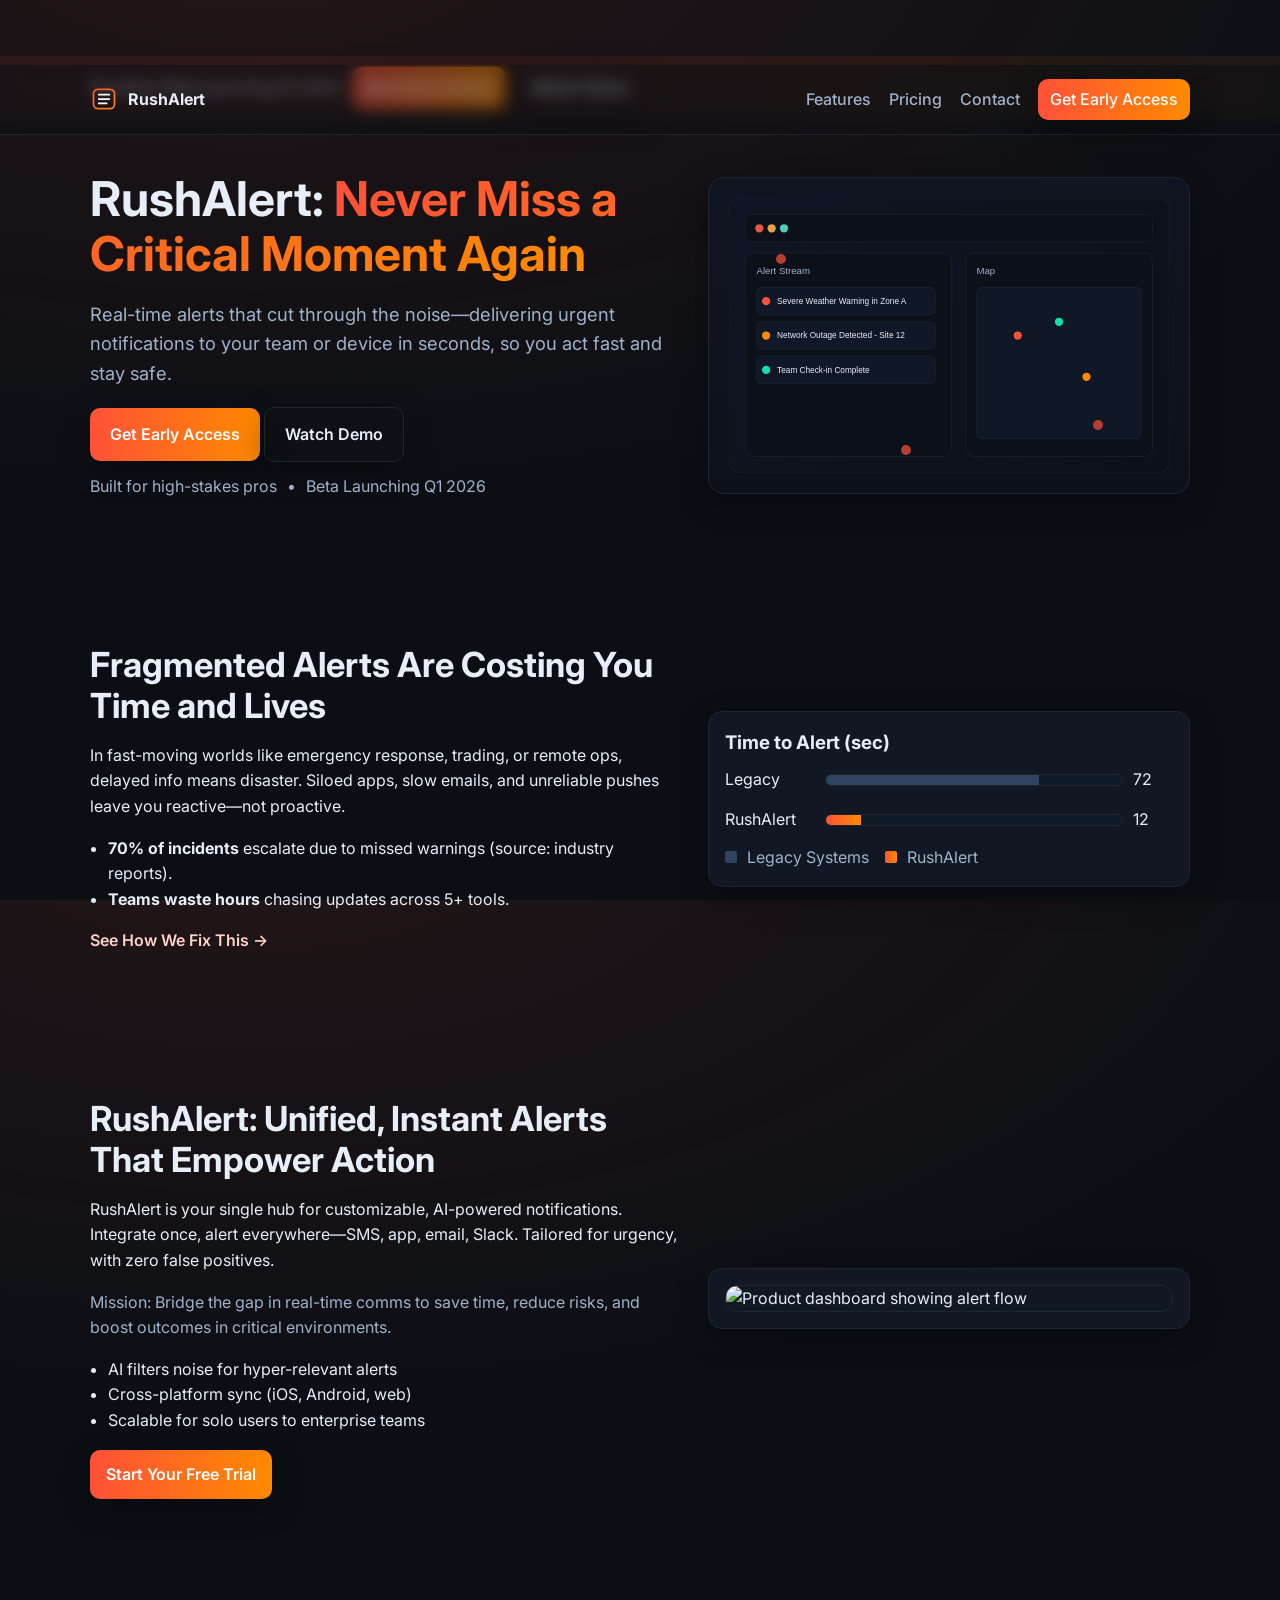
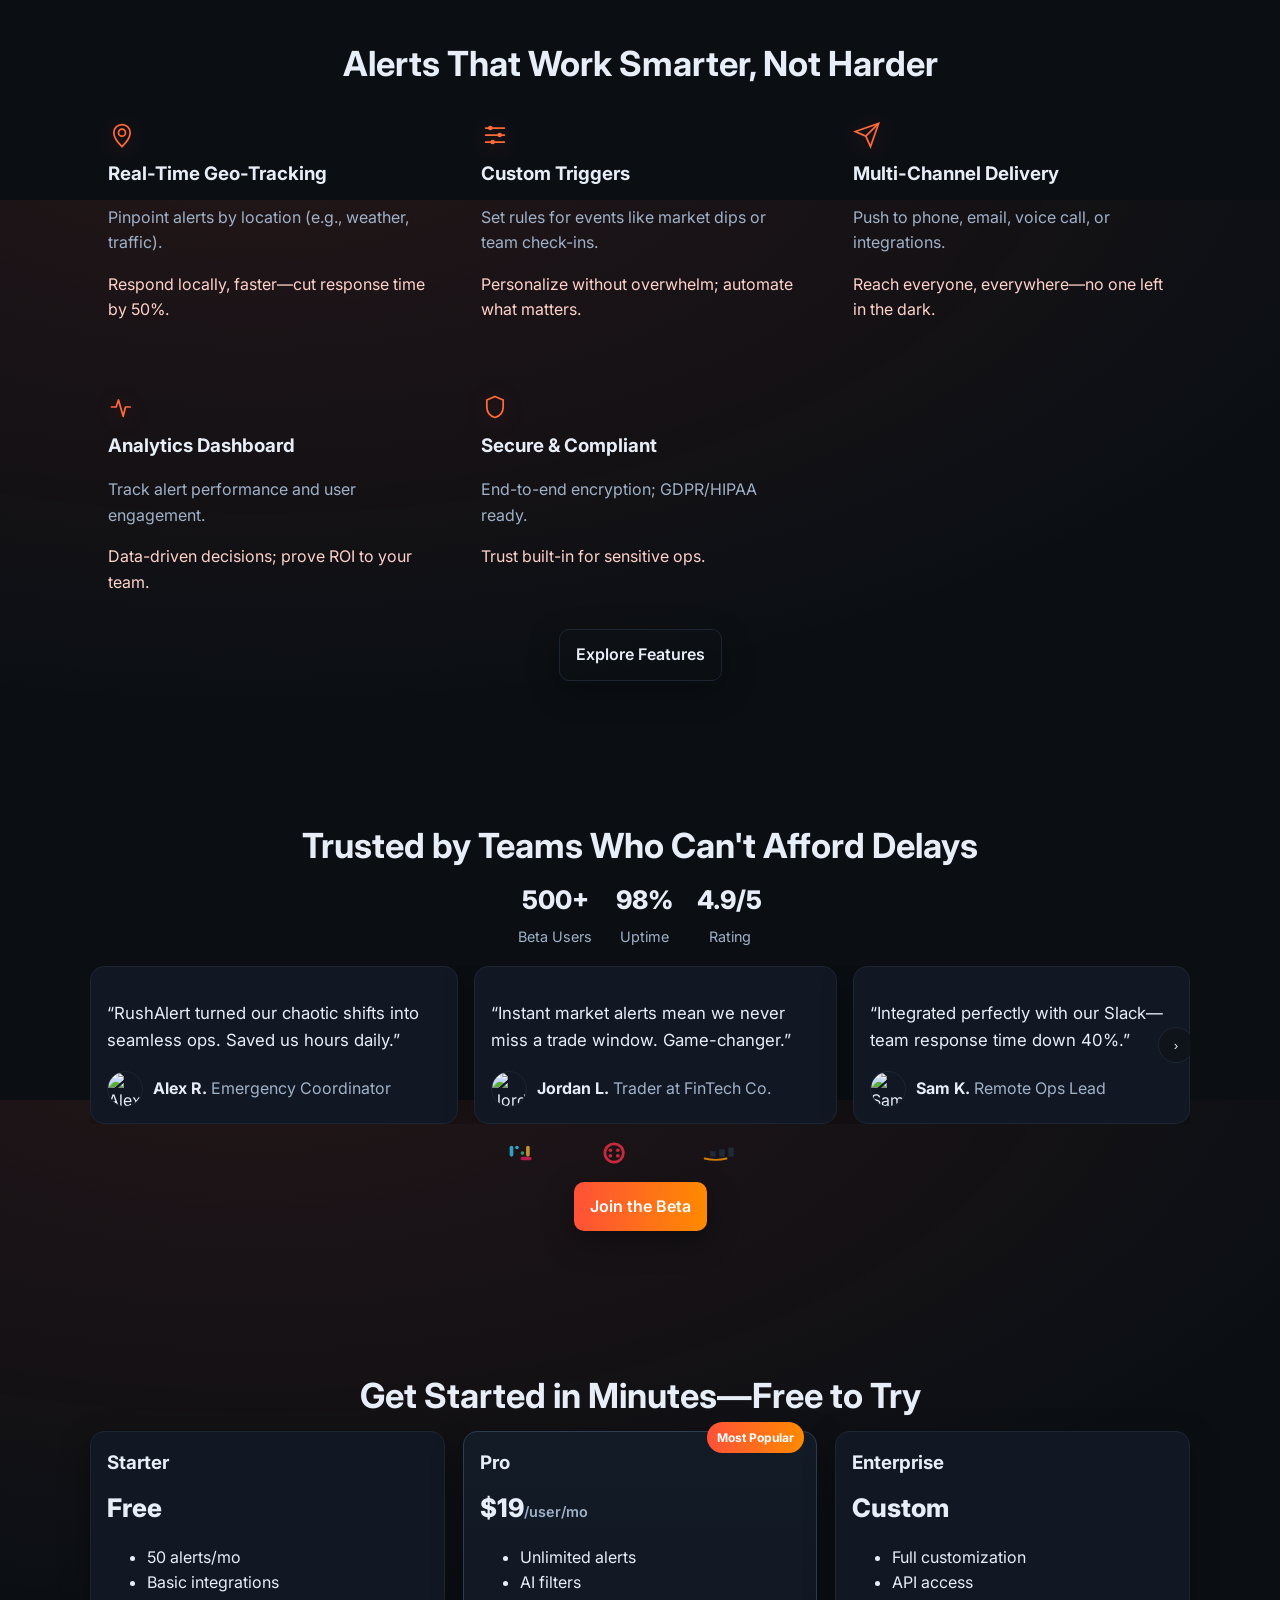
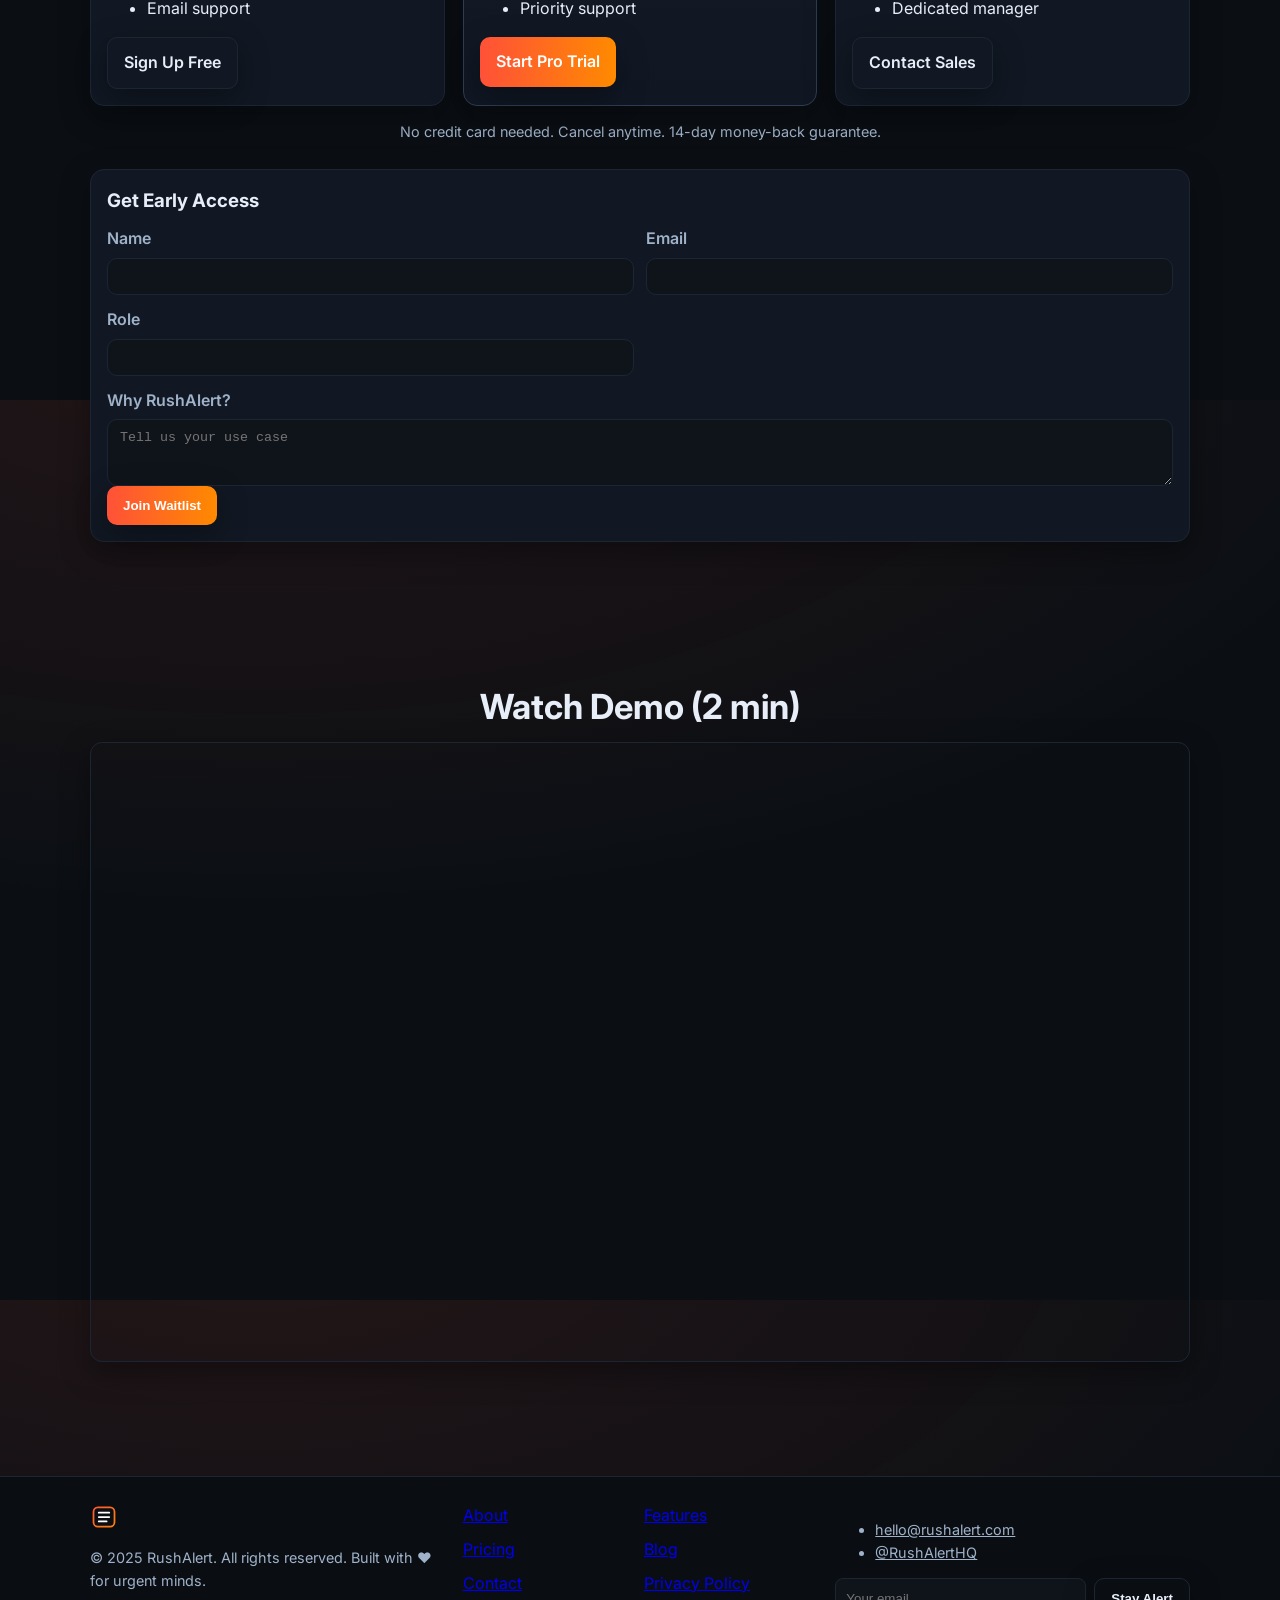
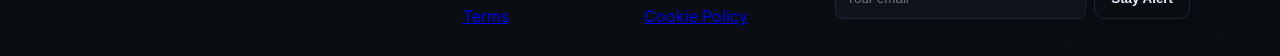
==== index.html @ 0941887a "feat: Add static assets and initial HTML structure Co-authored-by: mysafe.wolf <mysafe.wolf@proton.m" ====
<!doctype html>
<html lang="en">
<head>
  <meta charset="utf-8" />
  <meta name="viewport" content="width=device-width, initial-scale=1" />
  <title>RushAlert - Instant Alerts for Critical Decisions</title>
  <meta name="description" content="Unified real-time notifications to keep you ahead. Free trial now." />
  <meta name="theme-color" content="#0b0f14" />
  <link rel="preconnect" href="https://fonts.googleapis.com">
  <link rel="preconnect" href="https://fonts.gstatic.com" crossorigin>
  <link href="https://fonts.googleapis.com/css2?family=Inter:wght@300;400;500;600;700;800&display=swap" rel="stylesheet">
  <link rel="stylesheet" href="/styles.css" />
  <meta property="og:title" content="RushAlert - Instant Alerts for Critical Decisions" />
  <meta property="og:description" content="Unified real-time notifications to keep you ahead. Free trial now." />
  <meta property="og:type" content="website" />
  <meta property="og:url" content="https://rushalert.example" />
  <meta property="og:image" content="/assets/og-image.png" />
  <meta name="twitter:card" content="summary_large_image" />
  <meta name="twitter:site" content="@RushAlertHQ" />
  <link rel="icon" href="/assets/favicon.svg" type="image/svg+xml" />
  <script defer src="/script.js"></script>
  <!-- Google Analytics placeholder -->
  <script>
    // window.dataLayer = window.dataLayer || [];
    // function gtag(){dataLayer.push(arguments);} gtag('js', new Date());
    // gtag('config', 'G-XXXXXXXXXX');
  </script>
</head>
<body>
  <a class="skip-link" href="#main">Skip to content</a>

  <!-- Sticky CTA Bar -->
  <div class="sticky-cta" id="stickyCta">
    <div class="container sticky-cta__inner">
      <span>RushAlert Beta launching Q1 2026</span>
      <a href="#waitlist" class="btn btn--primary btn--sm">Get Early Access</a>
      <a href="#demo" class="btn btn--ghost btn--sm">Watch Demo</a>
    </div>
  </div>

  <header class="site-header">
    <div class="container header__inner">
      <a href="#" class="brand" aria-label="RushAlert home">
        <img src="/assets/logo.svg" alt="RushAlert" class="brand__logo" />
        <span class="brand__text">RushAlert</span>
      </a>
      <nav class="nav">
        <a href="#features">Features</a>
        <a href="#pricing">Pricing</a>
        <a href="#contact">Contact</a>
        <a href="#waitlist" class="btn btn--primary btn--sm">Get Early Access</a>
      </nav>
    </div>
  </header>

  <main id="main">
    <!-- Hero Section -->
    <section class="section hero" id="hero" aria-label="Hero">
      <div class="container grid grid--2">
        <div class="hero__copy reveal">
          <h1 class="h1">RushAlert: <span class="text-gradient">Never Miss a Critical Moment Again</span></h1>
          <p class="lead">Real-time alerts that cut through the noise—delivering urgent notifications to your team or device in seconds, so you act fast and stay safe.</p>
          <div class="cta-group">
            <a href="#waitlist" class="btn btn--primary btn--lg">Get Early Access</a>
            <a href="#demo" class="btn btn--ghost btn--lg">Watch Demo</a>
          </div>
          <div class="trust-badges">
            <span>Built for high-stakes pros</span>
            <span class="dot">•</span>
            <span>Beta Launching Q1 2026</span>
          </div>
        </div>
        <div class="hero__visual reveal">
          <div class="device-frame">
            <img src="/assets/hero-dashboard.svg" alt="RushAlert dashboard mock with incoming alerts map and stream" />
            <div class="pulse pulse--1"></div>
            <div class="pulse pulse--2"></div>
            <div class="pulse pulse--3"></div>
          </div>
        </div>
      </div>
    </section>

    <!-- Problem Section -->
    <section class="section problem" id="problem" aria-label="Problem">
      <div class="container grid grid--2">
        <div class="reveal">
          <h2 class="h2">Fragmented Alerts Are Costing You Time and Lives</h2>
          <p>In fast-moving worlds like emergency response, trading, or remote ops, delayed info means disaster. Siloed apps, slow emails, and unreliable pushes leave you reactive—not proactive.</p>
          <ul class="bullets">
            <li><strong>70% of incidents</strong> escalate due to missed warnings (source: industry reports).</li>
            <li><strong>Teams waste hours</strong> chasing updates across 5+ tools.</li>
          </ul>
          <a href="#solution" class="link-cta">See How We Fix This →</a>
        </div>
        <div class="reveal">
          <div class="card infographic">
            <h3 class="h5">Time to Alert (sec)</h3>
            <div class="bars">
              <div class="bar">
                <span>Legacy</span>
                <div class="bar__track"><div class="bar__fill" style="width:72%"></div></div>
                <span class="bar__value">72</span>
              </div>
              <div class="bar">
                <span>RushAlert</span>
                <div class="bar__track"><div class="bar__fill bar__fill--accent" style="width:12%"></div></div>
                <span class="bar__value">12</span>
              </div>
            </div>
            <div class="legend">
              <span class="legend__item"><span class="swatch"></span> Legacy Systems</span>
              <span class="legend__item"><span class="swatch swatch--accent"></span> RushAlert</span>
            </div>
          </div>
        </div>
      </div>
    </section>

    <!-- Solution Section -->
    <section class="section solution" id="solution" aria-label="Solution">
      <div class="container grid grid--2">
        <div class="reveal">
          <h2 class="h2">RushAlert: Unified, Instant Alerts That Empower Action</h2>
          <p>RushAlert is your single hub for customizable, AI-powered notifications. Integrate once, alert everywhere—SMS, app, email, Slack. Tailored for urgency, with zero false positives.</p>
          <p class="muted">Mission: Bridge the gap in real-time comms to save time, reduce risks, and boost outcomes in critical environments.</p>
          <ul class="checks">
            <li>AI filters noise for hyper-relevant alerts</li>
            <li>Cross-platform sync (iOS, Android, web)</li>
            <li>Scalable for solo users to enterprise teams</li>
          </ul>
          <a href="#pricing" class="btn btn--primary">Start Your Free Trial</a>
        </div>
        <div class="reveal">
          <div class="card screenshot">
            <img src="/assets/solution-dashboard.svg" alt="Product dashboard showing alert flow" />
          </div>
        </div>
      </div>
    </section>

    <!-- Features Section -->
    <section class="section features" id="features" aria-label="Features">
      <div class="container">
        <h2 class="h2 center">Alerts That Work Smarter, Not Harder</h2>
        <div class="feature-grid">
          <div class="feature-card reveal">
            <img src="/assets/icons/map-pin.svg" alt="Geo icon" class="icon" />
            <h3 class="h4">Real-Time Geo-Tracking</h3>
            <p class="muted">Pinpoint alerts by location (e.g., weather, traffic).</p>
            <p class="benefit">Respond locally, faster—cut response time by 50%.</p>
          </div>
          <div class="feature-card reveal">
            <img src="/assets/icons/sliders.svg" alt="Triggers icon" class="icon" />
            <h3 class="h4">Custom Triggers</h3>
            <p class="muted">Set rules for events like market dips or team check-ins.</p>
            <p class="benefit">Personalize without overwhelm; automate what matters.</p>
          </div>
          <div class="feature-card reveal">
            <img src="/assets/icons/send.svg" alt="Delivery icon" class="icon" />
            <h3 class="h4">Multi-Channel Delivery</h3>
            <p class="muted">Push to phone, email, voice call, or integrations.</p>
            <p class="benefit">Reach everyone, everywhere—no one left in the dark.</p>
          </div>
          <div class="feature-card reveal">
            <img src="/assets/icons/activity.svg" alt="Analytics icon" class="icon" />
            <h3 class="h4">Analytics Dashboard</h3>
            <p class="muted">Track alert performance and user engagement.</p>
            <p class="benefit">Data-driven decisions; prove ROI to your team.</p>
          </div>
          <div class="feature-card reveal">
            <img src="/assets/icons/shield.svg" alt="Security icon" class="icon" />
            <h3 class="h4">Secure & Compliant</h3>
            <p class="muted">End-to-end encryption; GDPR/HIPAA ready.</p>
            <p class="benefit">Trust built-in for sensitive ops.</p>
          </div>
        </div>
        <div class="center">
          <a href="#features" class="btn btn--ghost">Explore Features</a>
        </div>
      </div>
    </section>

    <!-- Social Proof Section -->
    <section class="section social-proof" id="social-proof" aria-label="Social Proof">
      <div class="container">
        <h2 class="h2 center">Trusted by Teams Who Can't Afford Delays</h2>

        <div class="metrics">
          <div class="metric"><span class="metric__value">500+</span><span class="metric__label">Beta Users</span></div>
          <div class="metric"><span class="metric__value">98%</span><span class="metric__label">Uptime</span></div>
          <div class="metric"><span class="metric__value">4.9/5</span><span class="metric__label">Rating</span></div>
        </div>

        <div class="slider" aria-roledescription="carousel" aria-label="Testimonials">
          <button class="slider__btn slider__btn--prev" aria-label="Previous">‹</button>
          <div class="slider__track" id="testimonialTrack">
            <article class="testimonial card reveal">
              <p>“RushAlert turned our chaotic shifts into seamless ops. Saved us hours daily.”</p>
              <div class="testimonial__author">
                <img src="/assets/avatars/alex.png" alt="Alex R. avatar" />
                <div>
                  <strong>Alex R.</strong>
                  <span class="muted">Emergency Coordinator</span>
                </div>
              </div>
            </article>
            <article class="testimonial card reveal">
              <p>“Instant market alerts mean we never miss a trade window. Game-changer.”</p>
              <div class="testimonial__author">
                <img src="/assets/avatars/jordan.png" alt="Jordan L. avatar" />
                <div>
                  <strong>Jordan L.</strong>
                  <span class="muted">Trader at FinTech Co.</span>
                </div>
              </div>
            </article>
            <article class="testimonial card reveal">
              <p>“Integrated perfectly with our Slack—team response time down 40%.”</p>
              <div class="testimonial__author">
                <img src="/assets/avatars/sam.png" alt="Sam K. avatar" />
                <div>
                  <strong>Sam K.</strong>
                  <span class="muted">Remote Ops Lead</span>
                </div>
              </div>
            </article>
          </div>
          <button class="slider__btn slider__btn--next" aria-label="Next">›</button>
        </div>

        <div class="partners">
          <img src="/assets/logos/slack.svg" alt="Slack" />
          <img src="/assets/logos/twilio.svg" alt="Twilio" />
          <img src="/assets/logos/aws.svg" alt="AWS" />
        </div>

        <div class="center">
          <a href="#waitlist" class="btn btn--primary">Join the Beta</a>
        </div>
      </div>
    </section>

    <!-- Pricing Section -->
    <section class="section pricing" id="pricing" aria-label="Pricing">
      <div class="container">
        <h2 class="h2 center">Get Started in Minutes—Free to Try</h2>
        <div class="pricing-grid">
          <div class="price-card card reveal">
            <h3 class="h4">Starter</h3>
            <div class="price">Free</div>
            <ul>
              <li>50 alerts/mo</li>
              <li>Basic integrations</li>
              <li>Email support</li>
            </ul>
            <a href="#waitlist" class="btn btn--ghost">Sign Up Free</a>
          </div>
          <div class="price-card card price-card--featured reveal">
            <div class="badge">Most Popular</div>
            <h3 class="h4">Pro</h3>
            <div class="price">$19<span class="unit">/user/mo</span></div>
            <ul>
              <li>Unlimited alerts</li>
              <li>AI filters</li>
              <li>Priority support</li>
            </ul>
            <a href="#waitlist" class="btn btn--primary">Start Pro Trial</a>
          </div>
          <div class="price-card card reveal">
            <h3 class="h4">Enterprise</h3>
            <div class="price">Custom</div>
            <ul>
              <li>Full customization</li>
              <li>API access</li>
              <li>Dedicated manager</li>
            </ul>
            <a href="#contact" class="btn btn--ghost">Contact Sales</a>
          </div>
        </div>
        <p class="muted center small">No credit card needed. Cancel anytime. 14-day money-back guarantee.</p>

        <!-- Waitlist Form (Netlify Forms) -->
        <div class="card waitlist" id="waitlist">
          <h3 class="h4">Get Early Access</h3>
          <form name="waitlist" method="POST" data-netlify="true" netlify-honeypot="bot-field" action="/thank-you.html">
            <input type="hidden" name="form-name" value="waitlist" />
            <p class="hidden">
              <label>Don’t fill this out if you're human: <input name="bot-field" /></label>
            </p>
            <div class="form-grid">
              <label>
                <span>Name</span>
                <input name="name" type="text" required />
              </label>
              <label>
                <span>Email</span>
                <input name="email" type="email" required />
              </label>
              <label>
                <span>Role</span>
                <input name="role" type="text" />
              </label>
              <label class="full">
                <span>Why RushAlert?</span>
                <textarea name="why" rows="3" placeholder="Tell us your use case"></textarea>
              </label>
            </div>
            <button type="submit" class="btn btn--primary">Join Waitlist</button>
          </form>
        </div>
      </div>
    </section>

    <!-- Demo Section -->
    <section class="section demo" id="demo" aria-label="Demo">
      <div class="container">
        <h2 class="h2 center">Watch Demo (2 min)</h2>
        <div class="video-embed reveal">
          <div class="video-16x9">
            <iframe src="https://www.youtube.com/embed/dQw4w9WgXcQ" title="RushAlert Demo" frameborder="0" allow="accelerometer; autoplay; clipboard-write; encrypted-media; gyroscope; picture-in-picture; web-share" allowfullscreen></iframe>
          </div>
        </div>
      </div>
    </section>

  </main>

  <footer class="site-footer" id="contact">
    <div class="container footer__inner">
      <div class="footer__brand">
        <img src="/assets/logo.svg" alt="RushAlert" class="brand__logo" />
        <p class="muted small">© 2025 RushAlert. All rights reserved. Built with ❤️ for urgent minds.</p>
      </div>
      <nav class="footer__nav">
        <a href="#about">About</a>
        <a href="#features">Features</a>
        <a href="#pricing">Pricing</a>
        <a href="#blog">Blog</a>
        <a href="#contact">Contact</a>
        <a href="#">Privacy Policy</a>
        <a href="#">Terms</a>
        <a href="#">Cookie Policy</a>
      </nav>
      <div class="footer__contact">
        <ul class="muted small">
          <li><a href="mailto:hello@rushalert.com">hello@rushalert.com</a></li>
          <li><a href="https://twitter.com/RushAlertHQ" target="_blank" rel="noopener">@RushAlertHQ</a></li>
        </ul>
        <form name="newsletter" method="POST" data-netlify="true" class="newsletter">
          <input type="hidden" name="form-name" value="newsletter" />
          <input type="email" name="email" placeholder="Your email" required />
          <button type="submit" class="btn btn--ghost">Stay Alert</button>
        </form>
      </div>
    </div>
  </footer>
</body>
</html>
---- styles.css ----
/* Base styles */
:root {
  --bg: #0b0f14;
  --bg-soft: #0f141b;
  --card: #111823;
  --text: #e7eef8;
  --muted: #9fb2c9;
  --primary: #ff5138; /* alert orange */
  --primary-2: #ff8a00; /* gradient accent */
  --accent: #14e1b3;
  --border: #1c2633;
  --shadow: 0 10px 30px rgba(0,0,0,0.35);
}
* { box-sizing: border-box; }
html, body { height: 100%; }
body {
  margin: 0;
  font-family: 'Inter', system-ui, -apple-system, Segoe UI, Roboto, Ubuntu, 'Helvetica Neue', Arial, 'Noto Sans', 'Apple Color Emoji', 'Segoe UI Emoji';
  background: radial-gradient(1200px 600px at 20% -10%, rgba(255,81,56,0.1), transparent), var(--bg);
  color: var(--text);
  line-height: 1.6;
}
img { max-width: 100%; display: block; }
.container { width: min(1100px, 92vw); margin: 0 auto; }
.section { padding: 72px 0; }
.center { text-align: center; }
.small { font-size: 0.9rem; }
.hidden { display: none; }
.lead { font-size: 1.15rem; color: var(--muted); }
.muted { color: var(--muted); }
.text-gradient { background: linear-gradient(90deg, var(--primary), var(--primary-2)); -webkit-background-clip: text; background-clip: text; color: transparent; }

/* Header */
.site-header { position: sticky; top: 0; z-index: 1000; backdrop-filter: blur(8px); background: rgba(11,15,20,0.5); border-bottom: 1px solid var(--border); }
.header__inner { display: flex; align-items: center; justify-content: space-between; padding: 14px 0; }
.brand { display: flex; align-items: center; gap: 10px; text-decoration: none; color: var(--text); font-weight: 700; }
.brand__logo { width: 28px; height: 28px; }
.nav { display: flex; align-items: center; gap: 18px; }
.nav a { color: var(--muted); text-decoration: none; font-weight: 500; }
.nav a.btn { color: white; }

/* Sticky CTA */
.sticky-cta { position: sticky; top: 56px; z-index: 900; border-bottom: 1px solid var(--border); background: linear-gradient(90deg, rgba(255,81,56,0.08), rgba(255,138,0,0.08)); transform: translateY(0); transition: transform .25s ease; will-change: transform; }
.sticky-cta__inner { display: flex; align-items: center; gap: 12px; padding: 10px 0; }

/* Typography */
.h1 { font-size: clamp(1.8rem, 2vw + 1.4rem, 3rem); line-height: 1.15; margin: 0 0 14px; }
.h2 { font-size: clamp(1.5rem, 1.2vw + 1.2rem, 2.2rem); line-height: 1.2; margin: 0 0 14px; }
.h3, .h4, .h5 { margin: 0 0 10px; }

/* Grid */
.grid { display: grid; gap: 28px; align-items: center; }
.grid--2 { grid-template-columns: 1.1fr 0.9fr; }
@media (max-width: 900px) { .grid--2 { grid-template-columns: 1fr; } }

/* Buttons */
.btn { display: inline-flex; align-items: center; justify-content: center; gap: 8px; padding: 12px 16px; border-radius: 10px; border: 1px solid var(--border); background: #141a23; color: var(--text); text-decoration: none; font-weight: 600; box-shadow: var(--shadow); transition: transform .15s ease, background .2s ease, color .2s ease, border-color .2s ease; }
.btn:hover { transform: translateY(-1px); border-color: #273446; }
.btn--primary { background: linear-gradient(90deg, var(--primary), var(--primary-2)); border: none; color: white; }
.btn--ghost { background: transparent; }
.btn--lg { padding: 14px 20px; }
.btn--sm { padding: 8px 12px; }

/* Hero */
.hero { padding-top: 36px; }
.hero .trust-badges { display: flex; align-items: center; gap: 10px; color: var(--muted); margin-top: 12px; }
.hero .device-frame { position: relative; padding: 20px; background: linear-gradient(180deg, #101522, #0c1119); border: 1px solid var(--border); border-radius: 16px; box-shadow: var(--shadow); }
.pulse { position: absolute; width: 10px; height: 10px; border-radius: 50%; background: var(--primary); animation: ping 2s infinite; opacity: 0.7; }
.pulse--1 { left: 14%; top: 24%; }
.pulse--2 { right: 18%; bottom: 20%; animation-delay: .4s; }
.pulse--3 { left: 40%; bottom: 12%; animation-delay: .8s; }
@keyframes ping { 0% { transform: scale(0.9); opacity: .8; } 70% { transform: scale(2.6); opacity: 0; } 100% { opacity: 0; } }

/* Problem */
.infographic { background: linear-gradient(180deg, #0e1420, #0b1019); }
.infographic .bars { display: grid; gap: 14px; margin-top: 10px; }
.bar { display: grid; grid-template-columns: 90px 1fr 40px; align-items: center; gap: 10px; }
.bar__track { height: 12px; background: #0f1a28; border-radius: 999px; overflow: hidden; border: 1px solid var(--border); }
.bar__fill { height: 100%; background: #30445f; }
.bar__fill--accent { background: linear-gradient(90deg, var(--primary), var(--primary-2)); }
.legend { display: flex; gap: 16px; margin-top: 12px; color: var(--muted); }
.legend .swatch { width: 12px; height: 12px; background: #30445f; display: inline-block; border-radius: 2px; margin-right: 6px; }
.legend .swatch--accent { background: linear-gradient(90deg, var(--primary), var(--primary-2)); }

/* Cards */
.card { border: 1px solid var(--border); background: var(--card); border-radius: 14px; padding: 16px; box-shadow: var(--shadow); }
.screenshot img { border-radius: 12px; border: 1px solid var(--border); }

/* Features */
.feature-grid { display: grid; grid-template-columns: repeat(3, 1fr); gap: 18px; margin-top: 18px; }
.feature-card { padding: 18px; }
.feature-card .icon { width: 28px; height: 28px; margin-bottom: 10px; filter: drop-shadow(0 4px 10px rgba(255,81,56,0.25)); }
.feature-card .benefit { color: #ffd2ca; }
@media (max-width: 900px) { .feature-grid { grid-template-columns: 1fr; } }

/* Social Proof */
.metrics { display: flex; justify-content: center; gap: 24px; margin: 8px 0 18px; }
.metric { display: grid; gap: 4px; justify-items: center; }
.metric__value { font-size: 1.6rem; font-weight: 800; }
.metric__label { color: var(--muted); font-size: 0.9rem; }
.slider { position: relative; overflow: hidden; }
.slider__track { display: flex; gap: 16px; scroll-behavior: smooth; overflow-x: auto; scrollbar-width: none; -ms-overflow-style: none; }
.slider__track::-webkit-scrollbar { display: none; }
.slider__btn { position: absolute; top: 50%; transform: translateY(-50%); background: #0f141b; border: 1px solid var(--border); color: var(--text); border-radius: 999px; width: 36px; height: 36px; cursor: pointer; }
.slider__btn--prev { left: -4px; }
.slider__btn--next { right: -4px; }
.testimonial p { font-size: 1.05rem; }
.testimonial__author { display: flex; align-items: center; gap: 10px; margin-top: 10px; }
.testimonial__author img { width: 36px; height: 36px; border-radius: 50%; border: 1px solid var(--border); }
.partners { display: flex; justify-content: center; align-items: center; gap: 24px; margin: 18px 0; opacity: 0.8; }
.partners img { height: 22px; }

/* Pricing */
.pricing-grid { display: grid; grid-template-columns: repeat(3, 1fr); gap: 18px; }
.price-card { position: relative; }
.price-card--featured { background: linear-gradient(180deg, #131b27, #101723); border-color: #2e3d52; }
.badge { position: absolute; top: -10px; right: 12px; background: linear-gradient(90deg, var(--primary), var(--primary-2)); color: white; padding: 6px 10px; border-radius: 999px; font-size: 0.75rem; font-weight: 700; }
.price { font-size: 1.6rem; font-weight: 800; margin: 6px 0; }
.price .unit { font-size: 0.9rem; color: var(--muted); font-weight: 600; }
.waitlist { margin-top: 26px; }
.form-grid { display: grid; grid-template-columns: repeat(2,1fr); gap: 12px; }
.form-grid label { display: grid; gap: 6px; font-weight: 600; color: var(--muted); }
.form-grid input, .form-grid textarea { background: #0f141b; border: 1px solid var(--border); border-radius: 10px; padding: 10px 12px; color: var(--text); }
.form-grid .full { grid-column: 1 / -1; }

/* Demo */
.video-16x9 { position: relative; width: 100%; padding-top: 56.25%; border-radius: 12px; overflow: hidden; border: 1px solid var(--border); box-shadow: var(--shadow); }
.video-16x9 iframe { position: absolute; inset: 0; width: 100%; height: 100%; }

/* Footer */
.site-footer { border-top: 1px solid var(--border); background: #0a0e13; margin-top: 42px; }
.footer__inner { display: grid; grid-template-columns: 1fr 1fr 1fr; gap: 18px; padding: 26px 0; }
.footer__nav, .footer__contact a { color: var(--muted); }
.footer__nav { display: grid; grid-template-columns: repeat(2, 1fr); gap: 8px; }
.newsletter { display: flex; gap: 8px; margin-top: 6px; }
.newsletter input { flex: 1; background: #0f141b; border: 1px solid var(--border); border-radius: 8px; color: var(--text); padding: 8px 10px; }

/* Utilities */
.link-cta { color: #ffd2ca; text-decoration: none; font-weight: 600; }
.bullets { padding-left: 18px; }
.checks { padding-left: 18px; }

/* Reveal on scroll */
.reveal { opacity: 0; transform: translateY(16px); transition: opacity .6s ease, transform .6s ease; }
.reveal.visible { opacity: 1; transform: translateY(0); }

/* Cards grid helpers */
.grid--2 .card { height: 100%; }

/* Skip link */
.skip-link { position: absolute; left: -999px; top: auto; width: 1px; height: 1px; overflow: hidden; }
.skip-link:focus { position: static; width: auto; height: auto; padding: 8px; background: #111; color: white; }
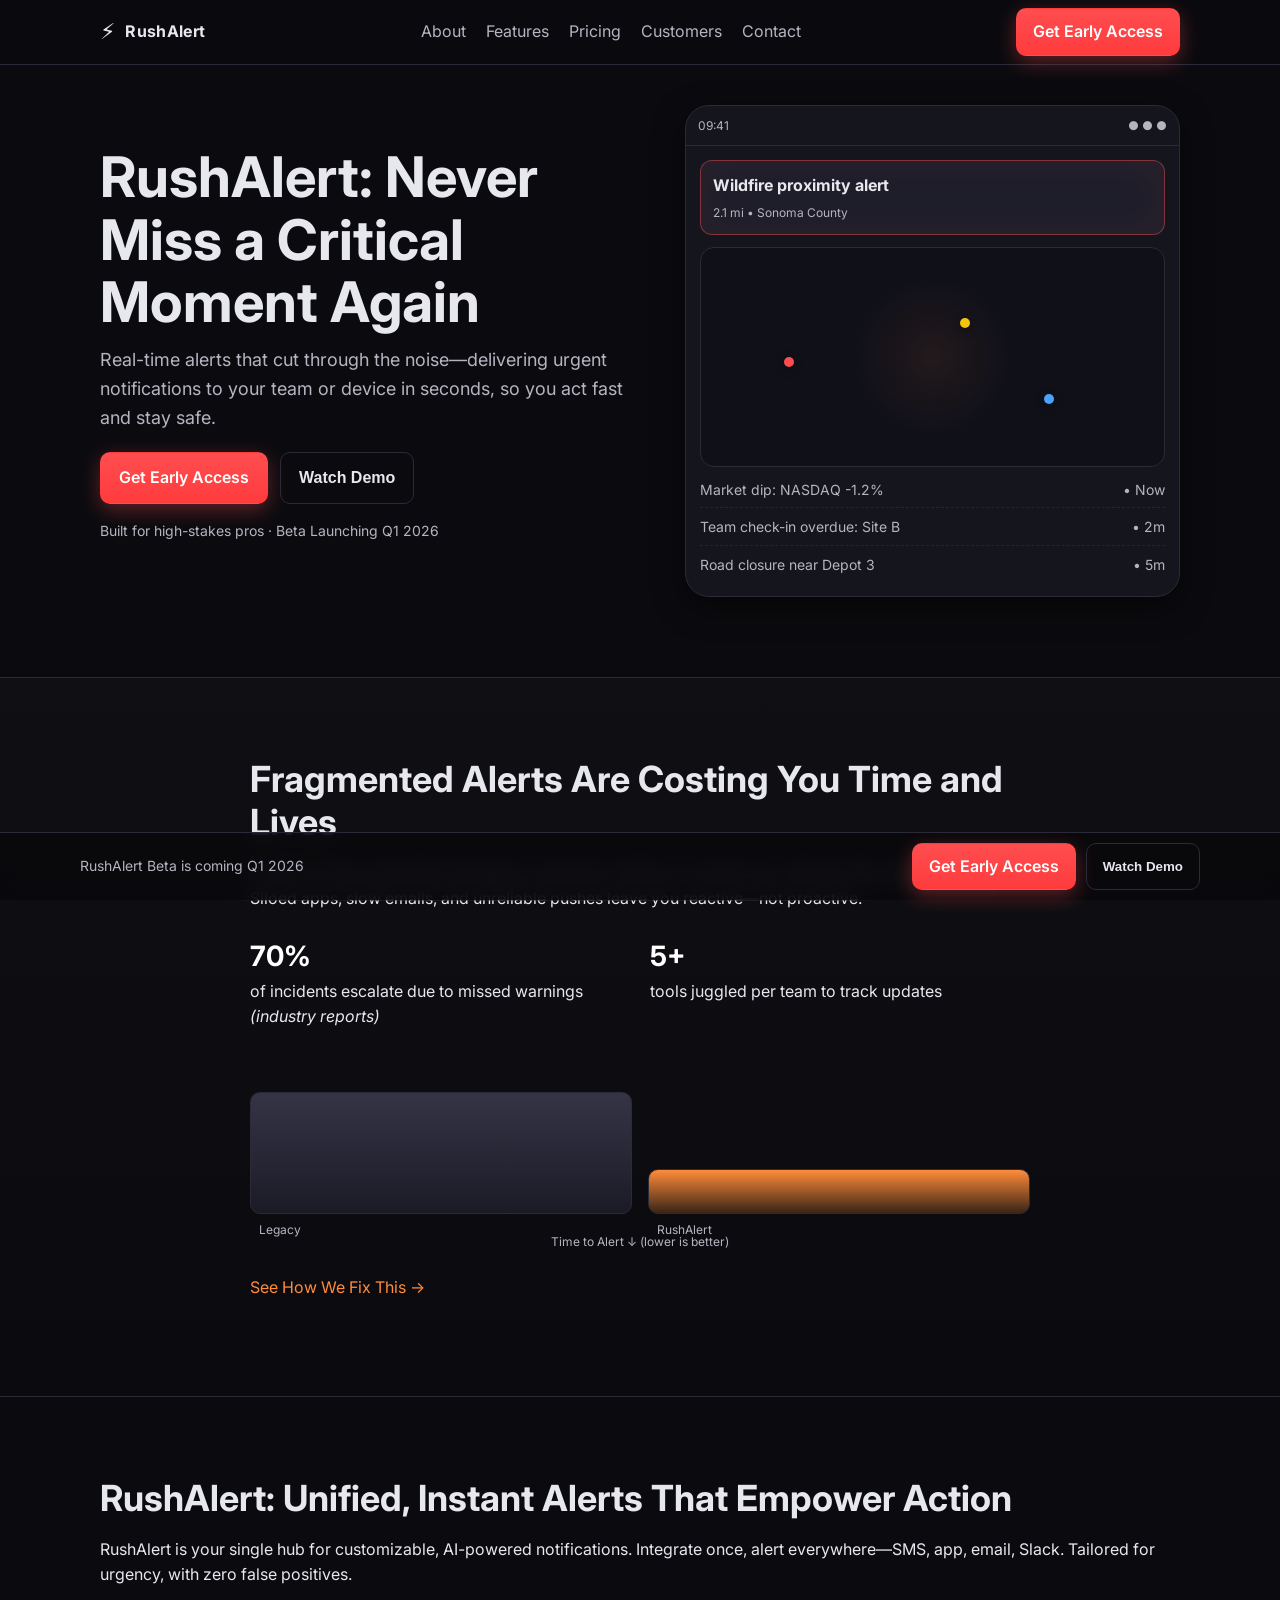
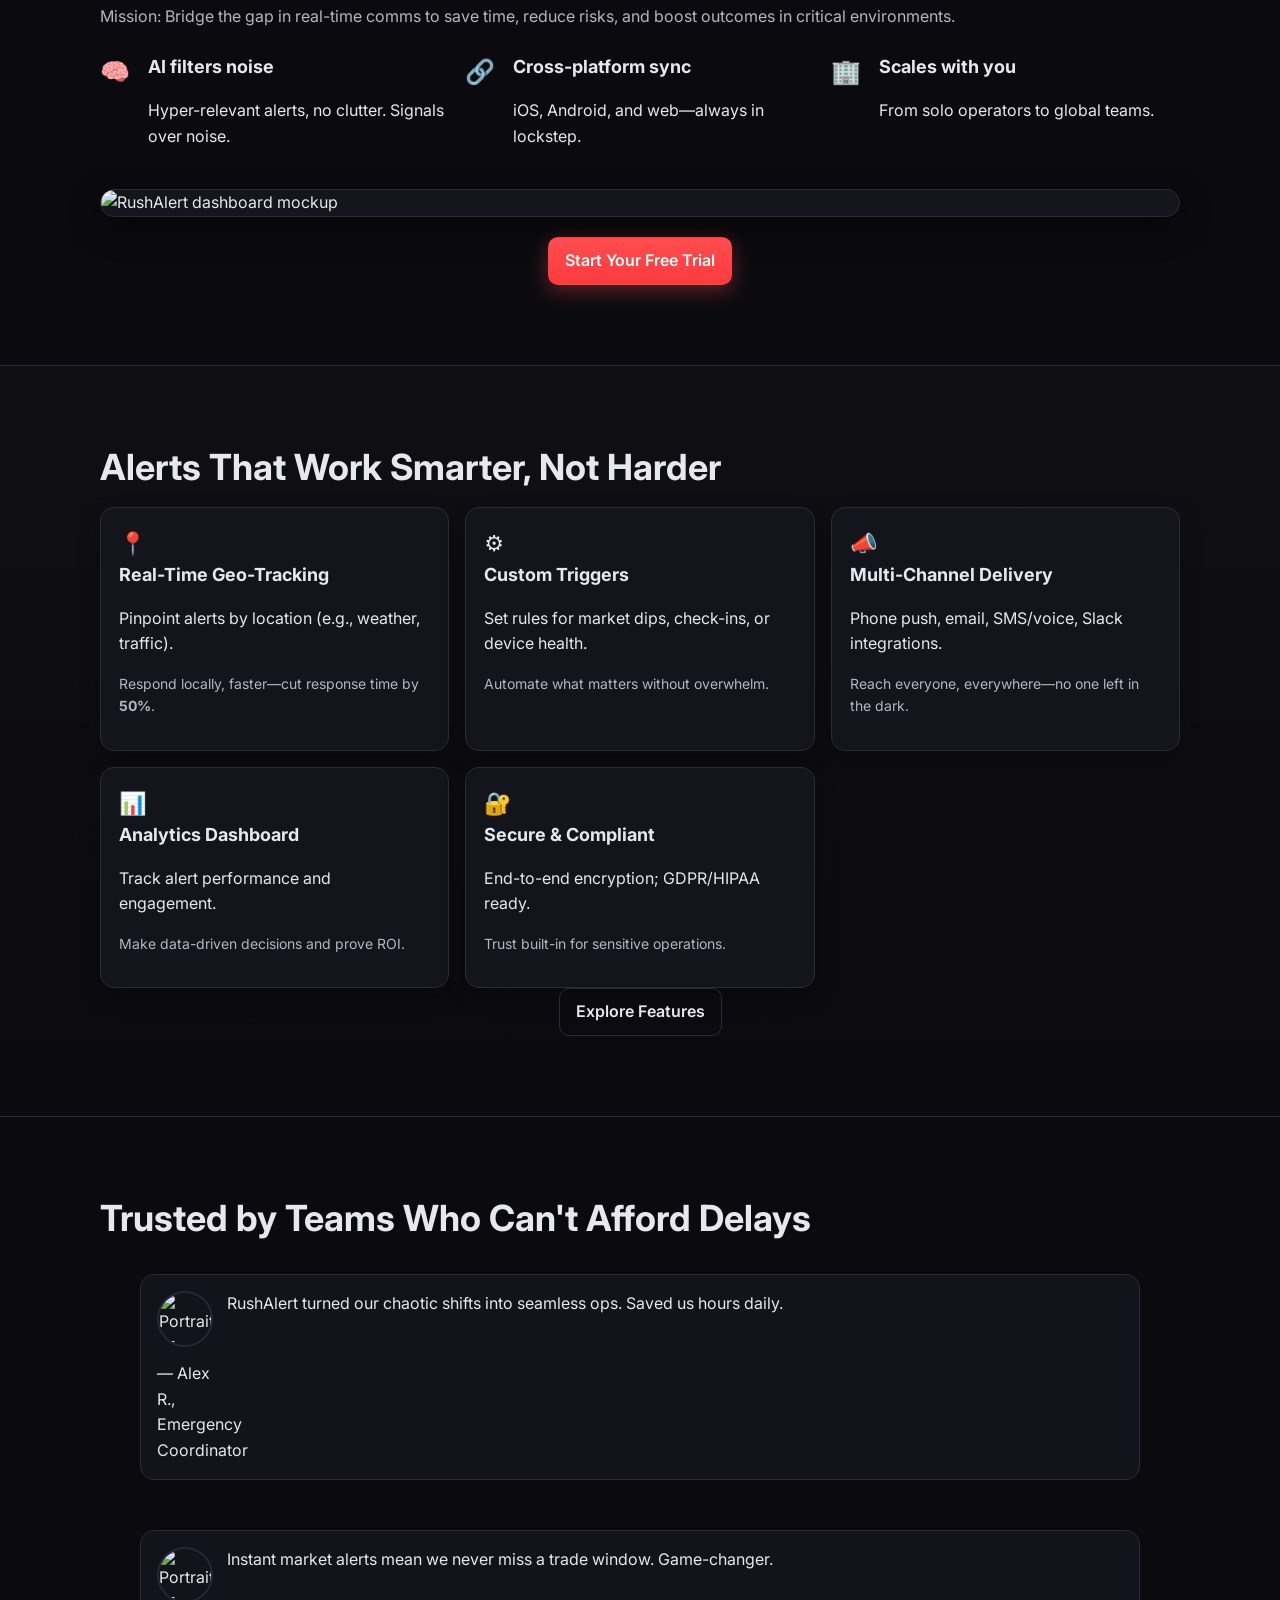
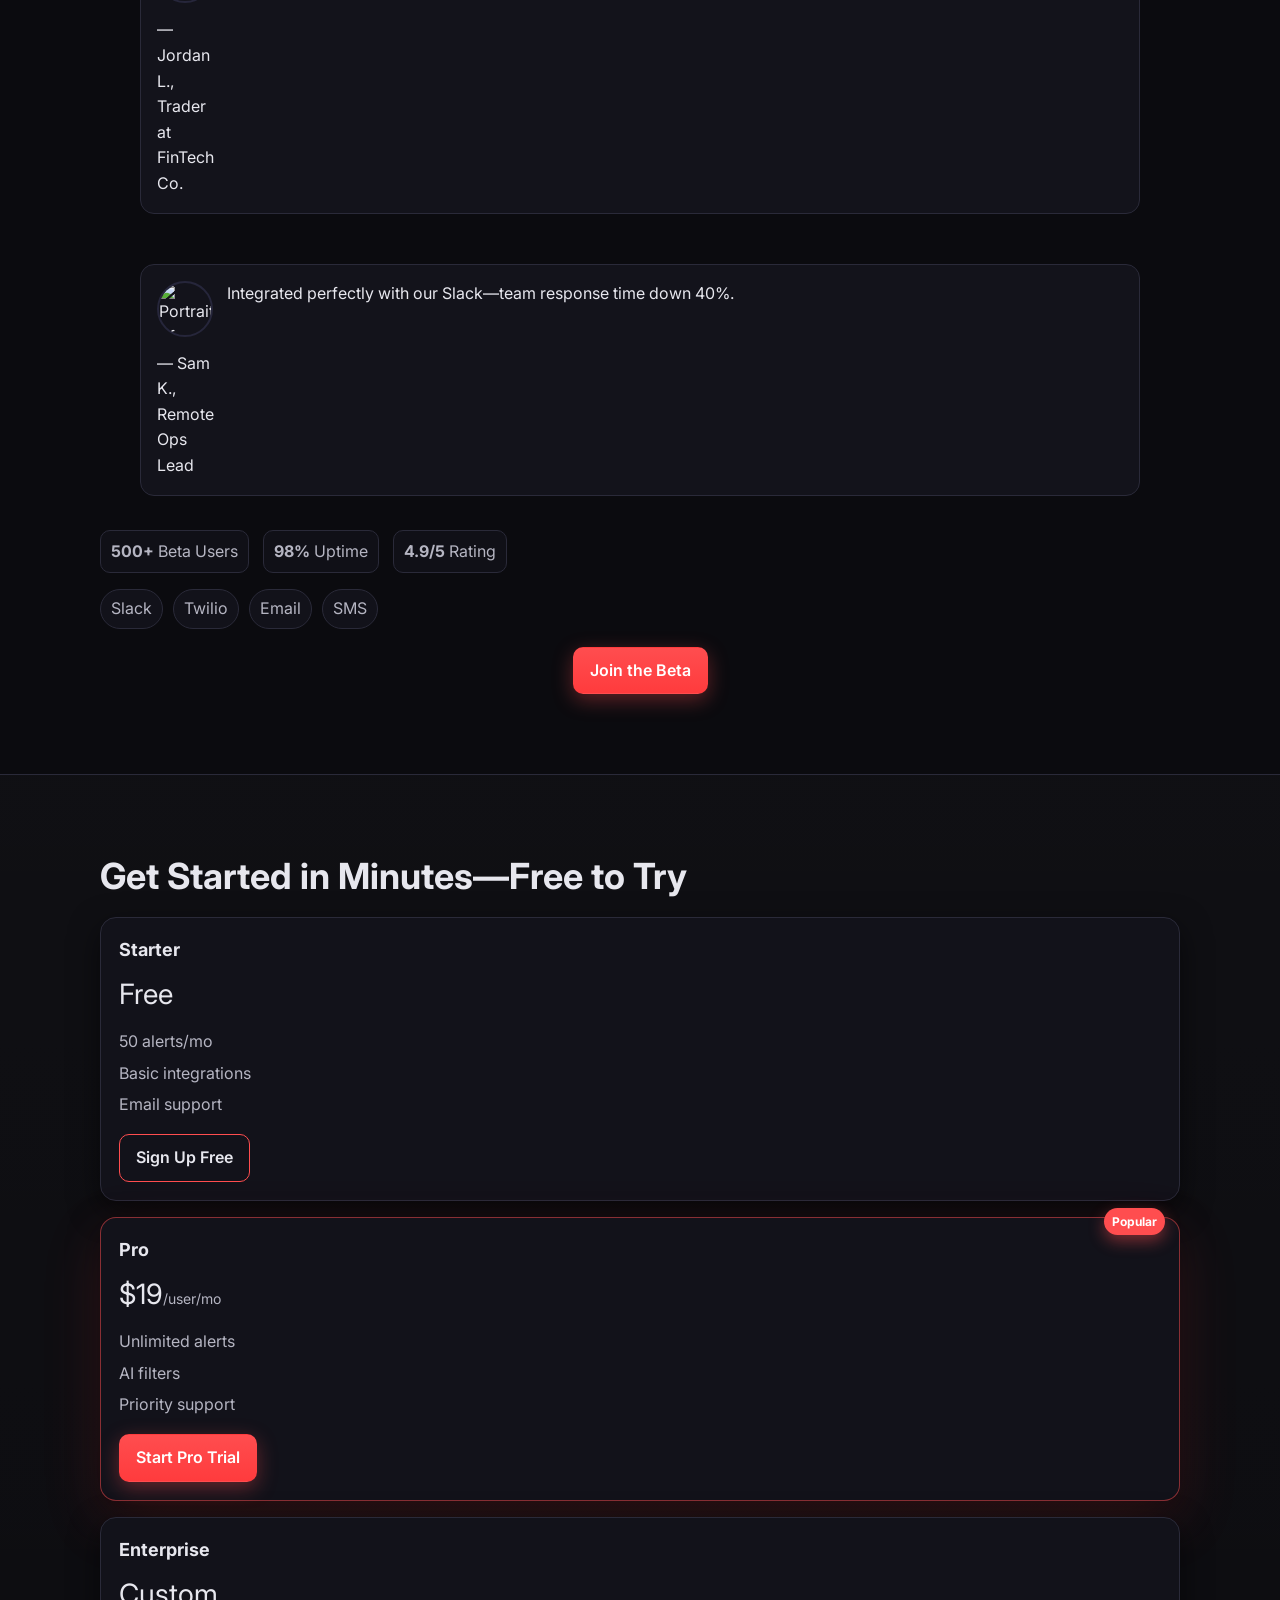
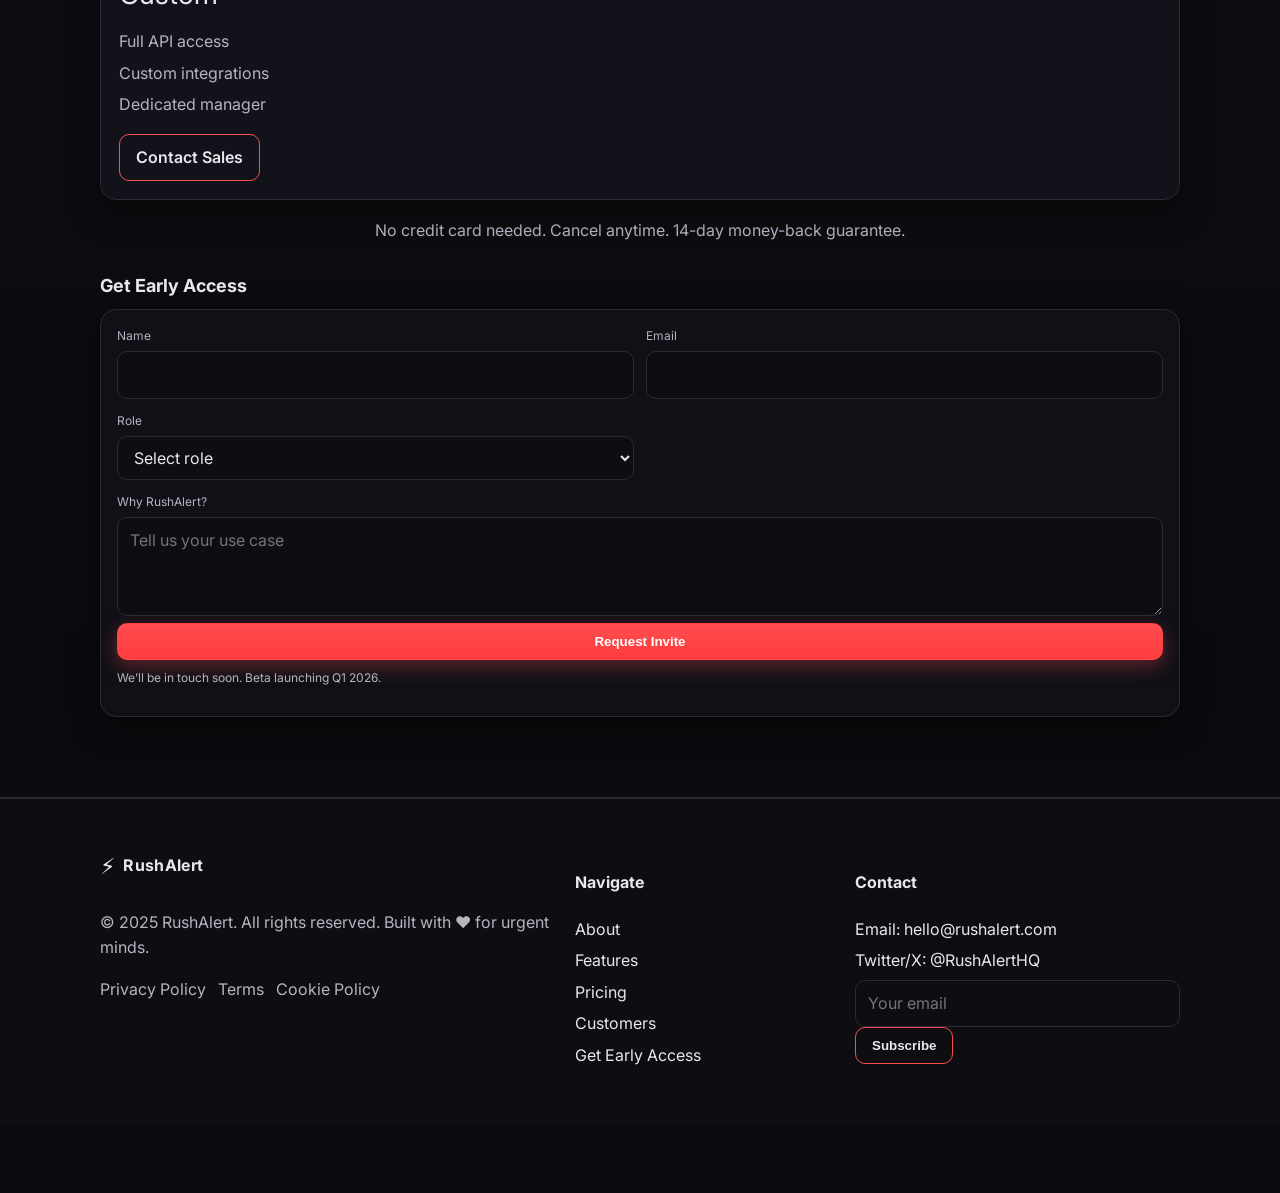
==== commit 8209e301: "Checkpoint before follow-up message Co-authored-by: mysafe.wolf <mysafe.wolf@proton.me>" ====
--- a/index.html
+++ b/index.html
@@ -1,359 +1,420 @@
-<!doctype html>
+<!DOCTYPE html>
 <html lang="en">
 <head>
   <meta charset="utf-8" />
+  <meta http-equiv="X-UA-Compatible" content="IE=edge" />
   <meta name="viewport" content="width=device-width, initial-scale=1" />
+
   <title>RushAlert - Instant Alerts for Critical Decisions</title>
   <meta name="description" content="Unified real-time notifications to keep you ahead. Free trial now." />
-  <meta name="theme-color" content="#0b0f14" />
-  <link rel="preconnect" href="https://fonts.googleapis.com">
-  <link rel="preconnect" href="https://fonts.gstatic.com" crossorigin>
-  <link href="https://fonts.googleapis.com/css2?family=Inter:wght@300;400;500;600;700;800&display=swap" rel="stylesheet">
-  <link rel="stylesheet" href="/styles.css" />
+
+  <link rel="preconnect" href="https://fonts.googleapis.com" />
+  <link rel="preconnect" href="https://fonts.gstatic.com" crossorigin />
+  <link href="https://fonts.googleapis.com/css2?family=Inter:wght@400;500;600;700;800&display=swap" rel="stylesheet" />
+
   <meta property="og:title" content="RushAlert - Instant Alerts for Critical Decisions" />
   <meta property="og:description" content="Unified real-time notifications to keep you ahead. Free trial now." />
   <meta property="og:type" content="website" />
   <meta property="og:url" content="https://rushalert.example" />
-  <meta property="og:image" content="/assets/og-image.png" />
+  <meta property="og:image" content="https://placehold.co/1200x630/0f0f12/ffffff?text=RushAlert" />
   <meta name="twitter:card" content="summary_large_image" />
-  <meta name="twitter:site" content="@RushAlertHQ" />
-  <link rel="icon" href="/assets/favicon.svg" type="image/svg+xml" />
-  <script defer src="/script.js"></script>
-  <!-- Google Analytics placeholder -->
+  <meta name="twitter:title" content="RushAlert - Instant Alerts for Critical Decisions" />
+  <meta name="twitter:description" content="Unified real-time notifications to keep you ahead. Free trial now." />
+  <meta name="twitter:image" content="https://placehold.co/1200x630/0f0f12/ffffff?text=RushAlert" />
+  <link rel="canonical" href="https://rushalert.example" />
+
+  <link rel="icon" href="data:image/svg+xml,%3Csvg xmlns='http://www.w3.org/2000/svg' viewBox='0 0 100 100'%3E%3Crect width='100' height='100' rx='16' fill='%23ff4d4f'/%3E%3Cpath d='M50 16 L68 56 H32 Z' fill='white'/%3E%3Ccircle cx='50' cy='74' r='6' fill='white'/%3E%3C/svg%3E" />
+
+  <link rel="stylesheet" href="./styles.css" />
+
+  <script type="application/ld+json">
+  {
+    "@context": "https://schema.org",
+    "@type": "SoftwareApplication",
+    "name": "RushAlert",
+    "applicationCategory": "BusinessApplication",
+    "operatingSystem": "iOS, Android, Web",
+    "description": "Unified real-time notifications for critical decisions in high-stakes environments.",
+    "offers": {
+      "@type": "Offer",
+      "price": "0",
+      "priceCurrency": "USD"
+    },
+    "brand": {
+      "@type": "Brand",
+      "name": "RushAlert"
+    }
+  }
+  </script>
+
+  <!-- Google Analytics (placeholder). Replace GA_MEASUREMENT_ID before production. -->
   <script>
     // window.dataLayer = window.dataLayer || [];
     // function gtag(){dataLayer.push(arguments);} gtag('js', new Date());
-    // gtag('config', 'G-XXXXXXXXXX');
+    // gtag('config', 'GA_MEASUREMENT_ID');
+  </script>
+  <!-- Hotjar (placeholder) -->
+  <script>
+    // (function(h,o,t,j,a,r){
+    //   h.hj=h.hj||function(){(h.hj.q=h.hj.q||[]).push(arguments)};
+    //   h._hjSettings={hjid: 999999, hjsv: 6};
+    //   a=o.getElementsByTagName('head')[0];
+    //   r=o.createElement('script');r.async=1;r.src=t+h._hjSettings.hjid+j+h._hjSettings.hjsv;
+    //   a.appendChild(r);
+    // })(window,document,'https://static.hotjar.com/c/hotjar-','.js?sv=');
   </script>
 </head>
 <body>
   <a class="skip-link" href="#main">Skip to content</a>
 
-  <!-- Sticky CTA Bar -->
-  <div class="sticky-cta" id="stickyCta">
-    <div class="container sticky-cta__inner">
-      <span>RushAlert Beta launching Q1 2026</span>
-      <a href="#waitlist" class="btn btn--primary btn--sm">Get Early Access</a>
-      <a href="#demo" class="btn btn--ghost btn--sm">Watch Demo</a>
-    </div>
-  </div>
-
   <header class="site-header">
-    <div class="container header__inner">
-      <a href="#" class="brand" aria-label="RushAlert home">
-        <img src="/assets/logo.svg" alt="RushAlert" class="brand__logo" />
-        <span class="brand__text">RushAlert</span>
+    <div class="container header-inner">
+      <a class="brand" href="#top" aria-label="RushAlert home">
+        <span class="brand-mark" aria-hidden="true">⚡</span>
+        <span class="brand-text">RushAlert</span>
       </a>
-      <nav class="nav">
+      <nav class="nav" aria-label="Primary">
+        <a href="#problem">About</a>
         <a href="#features">Features</a>
         <a href="#pricing">Pricing</a>
+        <a href="#social">Customers</a>
         <a href="#contact">Contact</a>
-        <a href="#waitlist" class="btn btn--primary btn--sm">Get Early Access</a>
       </nav>
+      <div class="nav-cta">
+        <a class="btn btn-accent" href="#waitlist">Get Early Access</a>
+      </div>
     </div>
   </header>
 
   <main id="main">
-    <!-- Hero Section -->
-    <section class="section hero" id="hero" aria-label="Hero">
-      <div class="container grid grid--2">
-        <div class="hero__copy reveal">
-          <h1 class="h1">RushAlert: <span class="text-gradient">Never Miss a Critical Moment Again</span></h1>
-          <p class="lead">Real-time alerts that cut through the noise—delivering urgent notifications to your team or device in seconds, so you act fast and stay safe.</p>
+    <!-- Hero -->
+    <section id="hero" class="section hero">
+      <div class="container grid hero-grid">
+        <div class="hero-copy reveal">
+          <h1>RushAlert: Never Miss a Critical Moment Again</h1>
+          <p class="subhead">Real-time alerts that cut through the noise—delivering urgent notifications to your team or device in seconds, so you act fast and stay safe.</p>
           <div class="cta-group">
-            <a href="#waitlist" class="btn btn--primary btn--lg">Get Early Access</a>
-            <a href="#demo" class="btn btn--ghost btn--lg">Watch Demo</a>
-          </div>
-          <div class="trust-badges">
-            <span>Built for high-stakes pros</span>
-            <span class="dot">•</span>
-            <span>Beta Launching Q1 2026</span>
-          </div>
-        </div>
-        <div class="hero__visual reveal">
-          <div class="device-frame">
-            <img src="/assets/hero-dashboard.svg" alt="RushAlert dashboard mock with incoming alerts map and stream" />
-            <div class="pulse pulse--1"></div>
-            <div class="pulse pulse--2"></div>
-            <div class="pulse pulse--3"></div>
-          </div>
-        </div>
-      </div>
-    </section>
-
-    <!-- Problem Section -->
-    <section class="section problem" id="problem" aria-label="Problem">
-      <div class="container grid grid--2">
-        <div class="reveal">
-          <h2 class="h2">Fragmented Alerts Are Costing You Time and Lives</h2>
-          <p>In fast-moving worlds like emergency response, trading, or remote ops, delayed info means disaster. Siloed apps, slow emails, and unreliable pushes leave you reactive—not proactive.</p>
-          <ul class="bullets">
-            <li><strong>70% of incidents</strong> escalate due to missed warnings (source: industry reports).</li>
-            <li><strong>Teams waste hours</strong> chasing updates across 5+ tools.</li>
-          </ul>
-          <a href="#solution" class="link-cta">See How We Fix This →</a>
-        </div>
-        <div class="reveal">
-          <div class="card infographic">
-            <h3 class="h5">Time to Alert (sec)</h3>
-            <div class="bars">
-              <div class="bar">
-                <span>Legacy</span>
-                <div class="bar__track"><div class="bar__fill" style="width:72%"></div></div>
-                <span class="bar__value">72</span>
+            <a class="btn btn-accent btn-lg" href="#waitlist">Get Early Access</a>
+            <button class="btn btn-ghost btn-lg" data-open-video data-video-url="https://www.youtube.com/embed/ysz5S6PUM-U?autoplay=1">Watch Demo</button>
+          </div>
+          <p class="trust">Built for high-stakes pros · Beta Launching Q1 2026</p>
+        </div>
+        <div class="hero-visual reveal">
+          <div class="device-mock">
+            <div class="statusbar">
+              <span>09:41</span>
+              <span class="dots">● ● ●</span>
+            </div>
+            <div class="screen">
+              <div class="alert-card critical">
+                <div class="alert-title">Wildfire proximity alert</div>
+                <div class="alert-meta">2.1 mi • Sonoma County</div>
               </div>
-              <div class="bar">
-                <span>RushAlert</span>
-                <div class="bar__track"><div class="bar__fill bar__fill--accent" style="width:12%"></div></div>
-                <span class="bar__value">12</span>
+              <div id="hero-map" class="map-placeholder" role="img" aria-label="Map with alert pins">
+                <div class="pin pin-danger" style="left:18%; top:50%"></div>
+                <div class="pin pin-warn" style="left:56%; top:32%"></div>
+                <div class="pin pin-info" style="left:74%; top:67%"></div>
               </div>
-            </div>
-            <div class="legend">
-              <span class="legend__item"><span class="swatch"></span> Legacy Systems</span>
-              <span class="legend__item"><span class="swatch swatch--accent"></span> RushAlert</span>
-            </div>
-          </div>
-        </div>
-      </div>
-    </section>
-
-    <!-- Solution Section -->
-    <section class="section solution" id="solution" aria-label="Solution">
-      <div class="container grid grid--2">
-        <div class="reveal">
-          <h2 class="h2">RushAlert: Unified, Instant Alerts That Empower Action</h2>
-          <p>RushAlert is your single hub for customizable, AI-powered notifications. Integrate once, alert everywhere—SMS, app, email, Slack. Tailored for urgency, with zero false positives.</p>
-          <p class="muted">Mission: Bridge the gap in real-time comms to save time, reduce risks, and boost outcomes in critical environments.</p>
-          <ul class="checks">
-            <li>AI filters noise for hyper-relevant alerts</li>
-            <li>Cross-platform sync (iOS, Android, web)</li>
-            <li>Scalable for solo users to enterprise teams</li>
-          </ul>
-          <a href="#pricing" class="btn btn--primary">Start Your Free Trial</a>
-        </div>
-        <div class="reveal">
-          <div class="card screenshot">
-            <img src="/assets/solution-dashboard.svg" alt="Product dashboard showing alert flow" />
-          </div>
-        </div>
-      </div>
-    </section>
-
-    <!-- Features Section -->
-    <section class="section features" id="features" aria-label="Features">
+              <div class="alert-feed">
+                <div class="feed-row">Market dip: NASDAQ -1.2% <span>• Now</span></div>
+                <div class="feed-row">Team check-in overdue: Site B <span>• 2m</span></div>
+                <div class="feed-row">Road closure near Depot 3 <span>• 5m</span></div>
+              </div>
+            </div>
+          </div>
+        </div>
+      </div>
+    </section>
+
+    <!-- Problem -->
+    <section id="problem" class="section section-alt reveal">
+      <div class="container narrow">
+        <h2>Fragmented Alerts Are Costing You Time and Lives</h2>
+        <p>In fast-moving worlds like emergency response, trading, or remote ops, delayed info means disaster. Siloed apps, slow emails, and unreliable pushes leave you reactive—not proactive.</p>
+        <ul class="stat-list">
+          <li>
+            <strong>70%</strong>
+            <span>of incidents escalate due to missed warnings <em>(industry reports)</em></span>
+          </li>
+          <li>
+            <strong>5+</strong>
+            <span>tools juggled per team to track updates</span>
+          </li>
+        </ul>
+        <div class="problem-visual">
+          <div class="bar-chart" aria-hidden="true">
+            <div class="bar legacy" style="height: 76%"><span>Legacy</span></div>
+            <div class="bar rush" style="height: 28%"><span>RushAlert</span></div>
+          </div>
+          <p class="chart-caption">Time to Alert ↓ (lower is better)</p>
+        </div>
+        <p><a class="text-cta" href="#solution">See How We Fix This →</a></p>
+      </div>
+    </section>
+
+    <!-- Solution -->
+    <section id="solution" class="section reveal">
       <div class="container">
-        <h2 class="h2 center">Alerts That Work Smarter, Not Harder</h2>
+        <h2>RushAlert: Unified, Instant Alerts That Empower Action</h2>
+        <p>RushAlert is your single hub for customizable, AI-powered notifications. Integrate once, alert everywhere—SMS, app, email, Slack. Tailored for urgency, with zero false positives.</p>
+        <p class="mission">Mission: Bridge the gap in real-time comms to save time, reduce risks, and boost outcomes in critical environments.</p>
+        <div class="bullets">
+          <div class="bullet">
+            <span class="icon">🧠</span>
+            <div>
+              <h3>AI filters noise</h3>
+              <p>Hyper-relevant alerts, no clutter. Signals over noise.</p>
+            </div>
+          </div>
+          <div class="bullet">
+            <span class="icon">🔗</span>
+            <div>
+              <h3>Cross-platform sync</h3>
+              <p>iOS, Android, and web—always in lockstep.</p>
+            </div>
+          </div>
+          <div class="bullet">
+            <span class="icon">🏢</span>
+            <div>
+              <h3>Scales with you</h3>
+              <p>From solo operators to global teams.</p>
+            </div>
+          </div>
+        </div>
+        <div class="solution-visual">
+          <img src="https://placehold.co/960x540/15151d/ffffff?text=Dashboard+Mockup" alt="RushAlert dashboard mockup" loading="lazy" />
+        </div>
+        <div class="center">
+          <a class="btn btn-accent" href="#pricing">Start Your Free Trial</a>
+        </div>
+      </div>
+    </section>
+
+    <!-- Features -->
+    <section id="features" class="section section-alt reveal">
+      <div class="container">
+        <h2>Alerts That Work Smarter, Not Harder</h2>
         <div class="feature-grid">
-          <div class="feature-card reveal">
-            <img src="/assets/icons/map-pin.svg" alt="Geo icon" class="icon" />
-            <h3 class="h4">Real-Time Geo-Tracking</h3>
-            <p class="muted">Pinpoint alerts by location (e.g., weather, traffic).</p>
-            <p class="benefit">Respond locally, faster—cut response time by 50%.</p>
-          </div>
-          <div class="feature-card reveal">
-            <img src="/assets/icons/sliders.svg" alt="Triggers icon" class="icon" />
-            <h3 class="h4">Custom Triggers</h3>
-            <p class="muted">Set rules for events like market dips or team check-ins.</p>
-            <p class="benefit">Personalize without overwhelm; automate what matters.</p>
-          </div>
-          <div class="feature-card reveal">
-            <img src="/assets/icons/send.svg" alt="Delivery icon" class="icon" />
-            <h3 class="h4">Multi-Channel Delivery</h3>
-            <p class="muted">Push to phone, email, voice call, or integrations.</p>
+          <article class="feature-card">
+            <div class="feature-icon">📍</div>
+            <h3>Real-Time Geo-Tracking</h3>
+            <p class="desc">Pinpoint alerts by location (e.g., weather, traffic).</p>
+            <p class="benefit">Respond locally, faster—cut response time by <strong>50%</strong>.</p>
+          </article>
+          <article class="feature-card">
+            <div class="feature-icon">⚙️</div>
+            <h3>Custom Triggers</h3>
+            <p class="desc">Set rules for market dips, check-ins, or device health.</p>
+            <p class="benefit">Automate what matters without overwhelm.</p>
+          </article>
+          <article class="feature-card">
+            <div class="feature-icon">📣</div>
+            <h3>Multi-Channel Delivery</h3>
+            <p class="desc">Phone push, email, SMS/voice, Slack integrations.</p>
             <p class="benefit">Reach everyone, everywhere—no one left in the dark.</p>
-          </div>
-          <div class="feature-card reveal">
-            <img src="/assets/icons/activity.svg" alt="Analytics icon" class="icon" />
-            <h3 class="h4">Analytics Dashboard</h3>
-            <p class="muted">Track alert performance and user engagement.</p>
-            <p class="benefit">Data-driven decisions; prove ROI to your team.</p>
-          </div>
-          <div class="feature-card reveal">
-            <img src="/assets/icons/shield.svg" alt="Security icon" class="icon" />
-            <h3 class="h4">Secure & Compliant</h3>
-            <p class="muted">End-to-end encryption; GDPR/HIPAA ready.</p>
-            <p class="benefit">Trust built-in for sensitive ops.</p>
-          </div>
+          </article>
+          <article class="feature-card">
+            <div class="feature-icon">📊</div>
+            <h3>Analytics Dashboard</h3>
+            <p class="desc">Track alert performance and engagement.</p>
+            <p class="benefit">Make data-driven decisions and prove ROI.</p>
+          </article>
+          <article class="feature-card">
+            <div class="feature-icon">🔐</div>
+            <h3>Secure & Compliant</h3>
+            <p class="desc">End-to-end encryption; GDPR/HIPAA ready.</p>
+            <p class="benefit">Trust built-in for sensitive operations.</p>
+          </article>
         </div>
         <div class="center">
-          <a href="#features" class="btn btn--ghost">Explore Features</a>
-        </div>
-      </div>
-    </section>
-
-    <!-- Social Proof Section -->
-    <section class="section social-proof" id="social-proof" aria-label="Social Proof">
+          <a class="btn btn-ghost" href="#features">Explore Features</a>
+        </div>
+      </div>
+    </section>
+
+    <!-- Social Proof -->
+    <section id="social" class="section reveal">
       <div class="container">
-        <h2 class="h2 center">Trusted by Teams Who Can't Afford Delays</h2>
-
-        <div class="metrics">
-          <div class="metric"><span class="metric__value">500+</span><span class="metric__label">Beta Users</span></div>
-          <div class="metric"><span class="metric__value">98%</span><span class="metric__label">Uptime</span></div>
-          <div class="metric"><span class="metric__value">4.9/5</span><span class="metric__label">Rating</span></div>
-        </div>
-
-        <div class="slider" aria-roledescription="carousel" aria-label="Testimonials">
-          <button class="slider__btn slider__btn--prev" aria-label="Previous">‹</button>
-          <div class="slider__track" id="testimonialTrack">
-            <article class="testimonial card reveal">
-              <p>“RushAlert turned our chaotic shifts into seamless ops. Saved us hours daily.”</p>
-              <div class="testimonial__author">
-                <img src="/assets/avatars/alex.png" alt="Alex R. avatar" />
-                <div>
-                  <strong>Alex R.</strong>
-                  <span class="muted">Emergency Coordinator</span>
-                </div>
-              </div>
-            </article>
-            <article class="testimonial card reveal">
-              <p>“Instant market alerts mean we never miss a trade window. Game-changer.”</p>
-              <div class="testimonial__author">
-                <img src="/assets/avatars/jordan.png" alt="Jordan L. avatar" />
-                <div>
-                  <strong>Jordan L.</strong>
-                  <span class="muted">Trader at FinTech Co.</span>
-                </div>
-              </div>
-            </article>
-            <article class="testimonial card reveal">
-              <p>“Integrated perfectly with our Slack—team response time down 40%.”</p>
-              <div class="testimonial__author">
-                <img src="/assets/avatars/sam.png" alt="Sam K. avatar" />
-                <div>
-                  <strong>Sam K.</strong>
-                  <span class="muted">Remote Ops Lead</span>
-                </div>
-              </div>
-            </article>
-          </div>
-          <button class="slider__btn slider__btn--next" aria-label="Next">›</button>
-        </div>
-
-        <div class="partners">
-          <img src="/assets/logos/slack.svg" alt="Slack" />
-          <img src="/assets/logos/twilio.svg" alt="Twilio" />
-          <img src="/assets/logos/aws.svg" alt="AWS" />
-        </div>
-
+        <h2>Trusted by Teams Who Can't Afford Delays</h2>
+        <div class="testimonials">
+          <figure class="quote">
+            <img src="https://i.pravatar.cc/100?img=12" alt="Portrait of Alex R" loading="lazy" />
+            <blockquote>RushAlert turned our chaotic shifts into seamless ops. Saved us hours daily.</blockquote>
+            <figcaption>— Alex R., Emergency Coordinator</figcaption>
+          </figure>
+          <figure class="quote">
+            <img src="https://i.pravatar.cc/100?img=32" alt="Portrait of Jordan L" loading="lazy" />
+            <blockquote>Instant market alerts mean we never miss a trade window. Game-changer.</blockquote>
+            <figcaption>— Jordan L., Trader at FinTech Co.</figcaption>
+          </figure>
+          <figure class="quote">
+            <img src="https://i.pravatar.cc/100?img=45" alt="Portrait of Sam K" loading="lazy" />
+            <blockquote>Integrated perfectly with our Slack—team response time down 40%.</blockquote>
+            <figcaption>— Sam K., Remote Ops Lead</figcaption>
+          </figure>
+        </div>
+        <ul class="metrics">
+          <li><strong>500+</strong> Beta Users</li>
+          <li><strong>98%</strong> Uptime</li>
+          <li><strong>4.9/5</strong> Rating</li>
+        </ul>
+        <div class="integrations">
+          <span class="pill">Slack</span>
+          <span class="pill">Twilio</span>
+          <span class="pill">Email</span>
+          <span class="pill">SMS</span>
+        </div>
         <div class="center">
-          <a href="#waitlist" class="btn btn--primary">Join the Beta</a>
-        </div>
-      </div>
-    </section>
-
-    <!-- Pricing Section -->
-    <section class="section pricing" id="pricing" aria-label="Pricing">
+          <a class="btn btn-accent" href="#waitlist">Join the Beta</a>
+        </div>
+      </div>
+    </section>
+
+    <!-- Pricing / CTA -->
+    <section id="pricing" class="section section-alt reveal">
       <div class="container">
-        <h2 class="h2 center">Get Started in Minutes—Free to Try</h2>
+        <h2>Get Started in Minutes—Free to Try</h2>
         <div class="pricing-grid">
-          <div class="price-card card reveal">
-            <h3 class="h4">Starter</h3>
-            <div class="price">Free</div>
-            <ul>
+          <article class="price-card">
+            <h3>Starter</h3>
+            <p class="price">Free</p>
+            <ul class="includes">
               <li>50 alerts/mo</li>
               <li>Basic integrations</li>
               <li>Email support</li>
             </ul>
-            <a href="#waitlist" class="btn btn--ghost">Sign Up Free</a>
-          </div>
-          <div class="price-card card price-card--featured reveal">
-            <div class="badge">Most Popular</div>
-            <h3 class="h4">Pro</h3>
-            <div class="price">$19<span class="unit">/user/mo</span></div>
-            <ul>
+            <a class="btn btn-outline" href="#waitlist">Sign Up Free</a>
+          </article>
+          <article class="price-card highlight">
+            <div class="badge">Popular</div>
+            <h3>Pro</h3>
+            <p class="price">$19<span>/user/mo</span></p>
+            <ul class="includes">
               <li>Unlimited alerts</li>
               <li>AI filters</li>
               <li>Priority support</li>
             </ul>
-            <a href="#waitlist" class="btn btn--primary">Start Pro Trial</a>
-          </div>
-          <div class="price-card card reveal">
-            <h3 class="h4">Enterprise</h3>
-            <div class="price">Custom</div>
-            <ul>
-              <li>Full customization</li>
-              <li>API access</li>
+            <a class="btn btn-accent" href="#waitlist">Start Pro Trial</a>
+          </article>
+          <article class="price-card">
+            <h3>Enterprise</h3>
+            <p class="price">Custom</p>
+            <ul class="includes">
+              <li>Full API access</li>
+              <li>Custom integrations</li>
               <li>Dedicated manager</li>
             </ul>
-            <a href="#contact" class="btn btn--ghost">Contact Sales</a>
-          </div>
-        </div>
-        <p class="muted center small">No credit card needed. Cancel anytime. 14-day money-back guarantee.</p>
-
-        <!-- Waitlist Form (Netlify Forms) -->
-        <div class="card waitlist" id="waitlist">
-          <h3 class="h4">Get Early Access</h3>
-          <form name="waitlist" method="POST" data-netlify="true" netlify-honeypot="bot-field" action="/thank-you.html">
+            <a class="btn btn-outline" href="#contact">Contact Sales</a>
+          </article>
+        </div>
+        <p class="guarantee">No credit card needed. Cancel anytime. 14-day money-back guarantee.</p>
+
+        <!-- Waitlist Form (Netlify) -->
+        <div id="waitlist" class="waitlist">
+          <h3>Get Early Access</h3>
+          <form name="waitlist" method="POST" data-netlify="true" netlify-honeypot="bot-field" action="/?success=true#waitlist" class="form-card">
             <input type="hidden" name="form-name" value="waitlist" />
-            <p class="hidden">
-              <label>Don’t fill this out if you're human: <input name="bot-field" /></label>
-            </p>
+            <p class="hidden"><label>Don’t fill this out: <input name="bot-field" /></label></p>
+
             <div class="form-grid">
               <label>
                 <span>Name</span>
-                <input name="name" type="text" required />
+                <input type="text" name="name" autocomplete="name" required />
               </label>
               <label>
                 <span>Email</span>
-                <input name="email" type="email" required />
+                <input type="email" name="email" autocomplete="email" required />
               </label>
               <label>
                 <span>Role</span>
-                <input name="role" type="text" />
+                <select name="role" required>
+                  <option value="" disabled selected>Select role</option>
+                  <option>Emergency Response</option>
+                  <option>Trading/Finance</option>
+                  <option>Remote Ops</option>
+                  <option>IT/SRE</option>
+                  <option>Other</option>
+                </select>
               </label>
               <label class="full">
                 <span>Why RushAlert?</span>
                 <textarea name="why" rows="3" placeholder="Tell us your use case"></textarea>
               </label>
             </div>
-            <button type="submit" class="btn btn--primary">Join Waitlist</button>
+            <button class="btn btn-accent btn-block" type="submit">Request Invite</button>
+            <p class="form-note">We’ll be in touch soon. Beta launching Q1 2026.</p>
           </form>
         </div>
       </div>
     </section>
 
-    <!-- Demo Section -->
-    <section class="section demo" id="demo" aria-label="Demo">
-      <div class="container">
-        <h2 class="h2 center">Watch Demo (2 min)</h2>
-        <div class="video-embed reveal">
-          <div class="video-16x9">
-            <iframe src="https://www.youtube.com/embed/dQw4w9WgXcQ" title="RushAlert Demo" frameborder="0" allow="accelerometer; autoplay; clipboard-write; encrypted-media; gyroscope; picture-in-picture; web-share" allowfullscreen></iframe>
-          </div>
-        </div>
-      </div>
-    </section>
-
+    <!-- Footer -->
+    <footer id="contact" class="site-footer">
+      <div class="container footer-grid">
+        <div>
+          <a class="brand brand-footer" href="#top">
+            <span class="brand-mark" aria-hidden="true">⚡</span>
+            <span class="brand-text">RushAlert</span>
+          </a>
+          <p class="footer-copy">© 2025 RushAlert. All rights reserved. Built with ❤️ for urgent minds.</p>
+          <ul class="legal">
+            <li><a href="#">Privacy Policy</a></li>
+            <li><a href="#">Terms</a></li>
+            <li><a href="#">Cookie Policy</a></li>
+          </ul>
+        </div>
+        <nav aria-label="Footer">
+          <h4>Navigate</h4>
+          <ul class="footer-nav">
+            <li><a href="#problem">About</a></li>
+            <li><a href="#features">Features</a></li>
+            <li><a href="#pricing">Pricing</a></li>
+            <li><a href="#social">Customers</a></li>
+            <li><a href="#waitlist">Get Early Access</a></li>
+          </ul>
+        </nav>
+        <div>
+          <h4>Contact</h4>
+          <ul class="contact">
+            <li>Email: <a href="mailto:hello@rushalert.com">hello@rushalert.com</a></li>
+            <li>Twitter/X: <a href="https://twitter.com/RushAlertHQ" target="_blank" rel="noopener">@RushAlertHQ</a></li>
+          </ul>
+          <form name="newsletter" method="POST" data-netlify="true" netlify-honeypot="bot-field" action="/?newsletter=1#contact" class="newsletter-form">
+            <input type="hidden" name="form-name" value="newsletter" />
+            <p class="hidden"><label>Don’t fill this out: <input name="bot-field" /></label></p>
+            <label>
+              <span class="visually-hidden">Email</span>
+              <input type="email" name="email" placeholder="Your email" required />
+            </label>
+            <button class="btn btn-outline" type="submit">Subscribe</button>
+          </form>
+        </div>
+      </div>
+    </footer>
   </main>
 
-  <footer class="site-footer" id="contact">
-    <div class="container footer__inner">
-      <div class="footer__brand">
-        <img src="/assets/logo.svg" alt="RushAlert" class="brand__logo" />
-        <p class="muted small">© 2025 RushAlert. All rights reserved. Built with ❤️ for urgent minds.</p>
-      </div>
-      <nav class="footer__nav">
-        <a href="#about">About</a>
-        <a href="#features">Features</a>
-        <a href="#pricing">Pricing</a>
-        <a href="#blog">Blog</a>
-        <a href="#contact">Contact</a>
-        <a href="#">Privacy Policy</a>
-        <a href="#">Terms</a>
-        <a href="#">Cookie Policy</a>
-      </nav>
-      <div class="footer__contact">
-        <ul class="muted small">
-          <li><a href="mailto:hello@rushalert.com">hello@rushalert.com</a></li>
-          <li><a href="https://twitter.com/RushAlertHQ" target="_blank" rel="noopener">@RushAlertHQ</a></li>
-        </ul>
-        <form name="newsletter" method="POST" data-netlify="true" class="newsletter">
-          <input type="hidden" name="form-name" value="newsletter" />
-          <input type="email" name="email" placeholder="Your email" required />
-          <button type="submit" class="btn btn--ghost">Stay Alert</button>
-        </form>
+  <!-- Sticky CTA Bar -->
+  <div class="sticky-cta" role="region" aria-label="Quick actions">
+    <div class="container sticky-inner">
+      <span class="sticky-text">RushAlert Beta is coming Q1 2026</span>
+      <div class="sticky-actions">
+        <a class="btn btn-accent" href="#waitlist">Get Early Access</a>
+        <button class="btn btn-ghost" data-open-video data-video-url="https://www.youtube.com/embed/ysz5S6PUM-U?autoplay=1">Watch Demo</button>
       </div>
     </div>
-  </footer>
+  </div>
+
+  <!-- Video Modal -->
+  <div id="video-modal" class="modal" aria-hidden="true" role="dialog" aria-label="Demo video" aria-modal="true">
+    <div class="modal-backdrop" data-close-modal></div>
+    <div class="modal-dialog" role="document">
+      <button class="modal-close" aria-label="Close" data-close-modal>×</button>
+      <div class="modal-body">
+        <div class="video-embed" id="video-embed" aria-live="polite"></div>
+      </div>
+    </div>
+  </div>
+
+  <script src="./script.js" defer></script>
 </body>
 </html>
--- a/styles.css
+++ b/styles.css
@@ -1,152 +1,212 @@
-/* Base styles */
+/* Base Theme */
 :root {
-  --bg: #0b0f14;
-  --bg-soft: #0f141b;
-  --card: #111823;
-  --text: #e7eef8;
-  --muted: #9fb2c9;
-  --primary: #ff5138; /* alert orange */
-  --primary-2: #ff8a00; /* gradient accent */
-  --accent: #14e1b3;
-  --border: #1c2633;
-  --shadow: 0 10px 30px rgba(0,0,0,0.35);
-}
+  --bg: #0b0b0f;
+  --bg-elev: #12121a;
+  --surface: #15151d;
+  --text: #e7e7ee;
+  --muted: #b5b5c2;
+  --line: #2a2a39;
+  --accent: #ff4d4f; /* red */
+  --accent-2: #ff8c3a; /* orange */
+  --success: #2ecc71;
+  --warn: #f1c40f;
+  --danger: #e74c3c;
+  --shadow: 0 10px 30px rgba(0,0,0,.5);
+}
+
 * { box-sizing: border-box; }
-html, body { height: 100%; }
+html { scroll-behavior: smooth; }
 body {
   margin: 0;
-  font-family: 'Inter', system-ui, -apple-system, Segoe UI, Roboto, Ubuntu, 'Helvetica Neue', Arial, 'Noto Sans', 'Apple Color Emoji', 'Segoe UI Emoji';
-  background: radial-gradient(1200px 600px at 20% -10%, rgba(255,81,56,0.1), transparent), var(--bg);
+  font-family: 'Inter', system-ui, -apple-system, Segoe UI, Roboto, Arial, sans-serif;
   color: var(--text);
+  background: radial-gradient(1200px 800px at 70% -10%, rgba(255,76,79,0.08), transparent 40%),
+              radial-gradient(900px 600px at 10% -20%, rgba(255,140,58,0.08), transparent 40%),
+              var(--bg);
   line-height: 1.6;
 }
-img { max-width: 100%; display: block; }
-.container { width: min(1100px, 92vw); margin: 0 auto; }
-.section { padding: 72px 0; }
+
+img { max-width: 100%; height: auto; }
+a { color: inherit; text-decoration: none; }
+
+.container { width: 100%; max-width: 1120px; margin: 0 auto; padding: 0 20px; }
+.narrow { max-width: 820px; }
 .center { text-align: center; }
-.small { font-size: 0.9rem; }
-.hidden { display: none; }
-.lead { font-size: 1.15rem; color: var(--muted); }
-.muted { color: var(--muted); }
-.text-gradient { background: linear-gradient(90deg, var(--primary), var(--primary-2)); -webkit-background-clip: text; background-clip: text; color: transparent; }
 
 /* Header */
-.site-header { position: sticky; top: 0; z-index: 1000; backdrop-filter: blur(8px); background: rgba(11,15,20,0.5); border-bottom: 1px solid var(--border); }
-.header__inner { display: flex; align-items: center; justify-content: space-between; padding: 14px 0; }
-.brand { display: flex; align-items: center; gap: 10px; text-decoration: none; color: var(--text); font-weight: 700; }
-.brand__logo { width: 28px; height: 28px; }
-.nav { display: flex; align-items: center; gap: 18px; }
-.nav a { color: var(--muted); text-decoration: none; font-weight: 500; }
-.nav a.btn { color: white; }
+.site-header { position: sticky; top: 0; z-index: 50; background: rgba(11,11,15,.75); backdrop-filter: blur(10px); border-bottom: 1px solid var(--line); }
+.header-inner { display: flex; align-items: center; justify-content: space-between; height: 64px; }
+.brand { display: inline-flex; align-items: center; gap: 10px; font-weight: 700; }
+.brand-mark { font-size: 22px; }
+.brand-text { letter-spacing: .3px; }
+.nav { display: none; gap: 20px; }
+.nav a { color: var(--muted); }
+.nav a:hover { color: var(--text); }
+.nav-cta { display: none; }
+
+@media (min-width: 920px) {
+  .nav { display: flex; }
+  .nav-cta { display: block; }
+}
+
+/* Sections */
+.section { padding: 80px 0; }
+.section-alt { background: linear-gradient(180deg, rgba(255,255,255,0.02), rgba(255,255,255,0.0)); border-top: 1px solid var(--line); border-bottom: 1px solid var(--line); }
+
+h1 { font-size: clamp(32px, 5vw, 56px); line-height: 1.12; margin: 0 0 12px; }
+h2 { font-size: clamp(24px, 3.2vw, 36px); line-height: 1.2; margin: 0 0 16px; }
+h3 { font-size: 18px; margin: 0 0 8px; }
+.subhead { color: var(--muted); margin: 0 0 20px; font-size: 18px; }
+
+/* Buttons */
+.btn { display: inline-flex; align-items: center; justify-content: center; gap: 8px; padding: 10px 16px; border-radius: 10px; border: 1px solid transparent; font-weight: 600; cursor: pointer; transition: transform .06s ease, background .2s ease, border-color .2s ease, color .2s ease; }
+.btn:hover { transform: translateY(-1px); }
+.btn:active { transform: translateY(0); }
+.btn-lg { padding: 12px 18px; font-size: 16px; }
+.btn-block { width: 100%; }
+.btn-accent { background: linear-gradient(180deg, var(--accent), #ff3b3d); box-shadow: 0 6px 20px rgba(255,77,79,.35); color: #fff; }
+.btn-accent:hover { filter: brightness(1.05); }
+.btn-ghost { background: transparent; border-color: var(--line); color: var(--text); }
+.btn-ghost:hover { border-color: var(--muted); }
+.btn-outline { background: transparent; border-color: var(--accent); color: var(--text); }
+.btn-outline:hover { background: rgba(255,77,79,.08); }
+
+.text-cta { color: var(--accent-2); }
+.text-cta:hover { text-decoration: underline; }
+
+/* Hero */
+.hero { padding-top: 40px; }
+.hero-grid { display: grid; gap: 40px; grid-template-columns: 1fr; align-items: center; }
+.hero-copy .trust { color: var(--muted); margin-top: 16px; font-size: 14px; }
+.cta-group { display: flex; gap: 12px; flex-wrap: wrap; }
+
+@media (min-width: 980px) {
+  .hero-grid { grid-template-columns: 1.1fr 1fr; }
+}
+
+.device-mock { border: 1px solid var(--line); border-radius: 24px; background: var(--surface); box-shadow: var(--shadow); overflow: hidden; }
+.statusbar { display: flex; justify-content: space-between; padding: 10px 12px; border-bottom: 1px solid var(--line); color: var(--muted); font-size: 12px; }
+.screen { padding: 14px; }
+.alert-card { padding: 12px; border-radius: 12px; margin-bottom: 12px; background: #1e1e2a; border: 1px solid #2a2a3b; }
+.alert-card.critical { border-color: rgba(255,77,79,.45); box-shadow: inset 0 0 40px rgba(255,77,79,.06); }
+.alert-title { font-weight: 700; }
+.alert-meta { color: var(--muted); font-size: 12px; margin-top: 4px; }
+.map-placeholder { position: relative; height: 220px; border-radius: 14px; background: radial-gradient(200px 200px at 50% 50%, rgba(255,140,58,.08), transparent 40%), #101019; border: 1px solid var(--line); overflow: hidden; margin-bottom: 12px; }
+.pin { position: absolute; width: 10px; height: 10px; border-radius: 16px; box-shadow: 0 2px 10px rgba(0,0,0,.4); }
+.pin-danger { background: var(--accent); }
+.pin-warn { background: var(--warn); }
+.pin-info { background: #4aa3ff; }
+.alert-feed { display: grid; gap: 8px; }
+.feed-row { font-size: 14px; color: var(--muted); display: flex; justify-content: space-between; border-bottom: 1px dashed #242436; padding-bottom: 6px; }
+.feed-row:last-child { border-bottom: 0; }
+
+/* Problem */
+.stat-list { display: grid; grid-template-columns: repeat(2, minmax(0,1fr)); gap: 20px; list-style: none; padding: 0; margin: 22px 0; }
+.stat-list strong { font-size: 28px; color: #fff; display: block; }
+.problem-visual { margin: 24px 0; }
+.bar-chart { display: grid; grid-template-columns: 1fr 1fr; gap: 16px; align-items: end; height: 160px; }
+.bar { position: relative; background: #1b1b27; border: 1px solid var(--line); border-radius: 10px; }
+.bar.legacy { background: linear-gradient(180deg, #343446, #1b1b27); }
+.bar.rush { background: linear-gradient(180deg, var(--accent-2), #3a2416); }
+.bar span { position: absolute; bottom: -26px; left: 8px; font-size: 12px; color: var(--muted); }
+.chart-caption { color: var(--muted); font-size: 12px; margin-top: 18px; text-align: center; }
+
+/* Solution */
+.mission { color: var(--muted); }
+.bullets { display: grid; grid-template-columns: 1fr; gap: 16px; margin: 24px 0; }
+.bullet { display: grid; grid-template-columns: 36px 1fr; gap: 12px; align-items: start; }
+.icon { font-size: 24px; }
+.solution-visual { border: 1px solid var(--line); background: var(--surface); border-radius: 16px; overflow: hidden; box-shadow: var(--shadow); margin: 12px 0 20px; }
+
+@media (min-width: 780px) {
+  .bullets { grid-template-columns: repeat(3, 1fr); }
+}
+
+/* Features */
+.feature-grid { display: grid; grid-template-columns: 1fr; gap: 16px; margin-top: 18px; }
+.feature-card { padding: 18px; border-radius: 14px; background: #14141d; border: 1px solid var(--line); box-shadow: 0 8px 20px rgba(0,0,0,.25); }
+.feature-icon { font-size: 22px; }
+.feature-card .benefit { color: var(--muted); font-size: 14px; }
+
+@media (min-width: 920px) {
+  .feature-grid { grid-template-columns: repeat(3, 1fr); }
+}
+
+/* Social Proof */
+.testimonials { display: grid; grid-template-columns: 1fr; gap: 18px; margin: 18px 0; }
+.quote { padding: 16px; border: 1px solid var(--line); border-radius: 14px; background: #13131b; display: grid; grid-template-columns: 56px 1fr; gap: 14px; align-items: start; }
+.quote img { width: 56px; height: 56px; border-radius: 50%; object-fit: cover; border: 2px solid #26263b; }
+.quote blockquote { margin: 0; }
+.metrics { display: flex; flex-wrap: wrap; gap: 14px; list-style: none; padding: 0; color: var(--muted); }
+.metrics li { padding: 8px 10px; border: 1px solid var(--line); border-radius: 10px; background: #101017; }
+.integrations { display: flex; gap: 10px; flex-wrap: wrap; margin: 10px 0 18px; }
+.pill { padding: 6px 10px; border: 1px solid var(--line); border-radius: 999px; background: #12121a; color: var(--muted); }
+
+/* Pricing */
+.pricing-grid { display: grid; grid-template-columns: 1fr; gap: 16px; margin: 18px 0; }
+.price-card { background: #12121a; border: 1px solid var(--line); border-radius: 16px; padding: 18px; box-shadow: var(--shadow); position: relative; }
+.price-card .price { font-size: 28px; margin: 6px 0 10px; }
+.price-card .price span { color: var(--muted); font-size: 14px; }
+.price-card .includes { list-style: none; padding: 0; margin: 12px 0 16px; color: var(--muted); }
+.price-card .includes li { margin: 6px 0; }
+.price-card .badge { position: absolute; top: -10px; right: 14px; background: var(--accent); color: #fff; font-weight: 700; font-size: 12px; padding: 4px 8px; border-radius: 999px; box-shadow: 0 6px 16px rgba(255,77,79,.45); }
+.price-card.highlight { border-color: rgba(255,77,79,.5); box-shadow: 0 20px 60px rgba(255,77,79,.15), var(--shadow); }
+.guarantee { color: var(--muted); text-align: center; }
+
+.waitlist { margin-top: 28px; }
+.form-card { background: #101017; border: 1px solid var(--line); border-radius: 16px; padding: 16px; box-shadow: var(--shadow); }
+.form-grid { display: grid; grid-template-columns: 1fr; gap: 12px; }
+label span { display: block; font-size: 12px; color: var(--muted); margin-bottom: 6px; }
+input, select, textarea { width: 100%; border: 1px solid #2a2a39; background: #0d0d14; color: var(--text); border-radius: 10px; padding: 10px 12px; font: inherit; }
+input:focus, select:focus, textarea:focus { outline: none; border-color: var(--accent); box-shadow: 0 0 0 3px rgba(255,77,79,.2); }
+.full { grid-column: 1 / -1; }
+.form-note { color: var(--muted); font-size: 12px; margin-top: 8px; }
+.hidden { position: absolute !important; left: -9999px !important; }
+.visually-hidden { position: absolute; width: 1px; height: 1px; padding: 0; margin: -1px; overflow: hidden; clip: rect(0,0,0,0); white-space: nowrap; border: 0; }
+
+@media (min-width: 760px) {
+  .form-grid { grid-template-columns: 1fr 1fr; }
+}
+
+/* Footer */
+.site-footer { border-top: 1px solid var(--line); background: #0d0d12; padding: 50px 0; }
+.footer-grid { display: grid; grid-template-columns: 1fr; gap: 20px; }
+.footer-copy { color: var(--muted); }
+.legal { list-style: none; padding: 0; display: flex; gap: 12px; color: var(--muted); }
+.footer-nav, .contact { list-style: none; padding: 0; margin: 0; }
+.footer-nav li, .contact li { margin: 6px 0; }
+.brand-footer { margin-bottom: 10px; display: inline-flex; align-items: center; gap: 8px; }
+
+@media (min-width: 920px) {
+  .footer-grid { grid-template-columns: 1.4fr .8fr 1fr; }
+}
 
 /* Sticky CTA */
-.sticky-cta { position: sticky; top: 56px; z-index: 900; border-bottom: 1px solid var(--border); background: linear-gradient(90deg, rgba(255,81,56,0.08), rgba(255,138,0,0.08)); transform: translateY(0); transition: transform .25s ease; will-change: transform; }
-.sticky-cta__inner { display: flex; align-items: center; gap: 12px; padding: 10px 0; }
-
-/* Typography */
-.h1 { font-size: clamp(1.8rem, 2vw + 1.4rem, 3rem); line-height: 1.15; margin: 0 0 14px; }
-.h2 { font-size: clamp(1.5rem, 1.2vw + 1.2rem, 2.2rem); line-height: 1.2; margin: 0 0 14px; }
-.h3, .h4, .h5 { margin: 0 0 10px; }
-
-/* Grid */
-.grid { display: grid; gap: 28px; align-items: center; }
-.grid--2 { grid-template-columns: 1.1fr 0.9fr; }
-@media (max-width: 900px) { .grid--2 { grid-template-columns: 1fr; } }
-
-/* Buttons */
-.btn { display: inline-flex; align-items: center; justify-content: center; gap: 8px; padding: 12px 16px; border-radius: 10px; border: 1px solid var(--border); background: #141a23; color: var(--text); text-decoration: none; font-weight: 600; box-shadow: var(--shadow); transition: transform .15s ease, background .2s ease, color .2s ease, border-color .2s ease; }
-.btn:hover { transform: translateY(-1px); border-color: #273446; }
-.btn--primary { background: linear-gradient(90deg, var(--primary), var(--primary-2)); border: none; color: white; }
-.btn--ghost { background: transparent; }
-.btn--lg { padding: 14px 20px; }
-.btn--sm { padding: 8px 12px; }
-
-/* Hero */
-.hero { padding-top: 36px; }
-.hero .trust-badges { display: flex; align-items: center; gap: 10px; color: var(--muted); margin-top: 12px; }
-.hero .device-frame { position: relative; padding: 20px; background: linear-gradient(180deg, #101522, #0c1119); border: 1px solid var(--border); border-radius: 16px; box-shadow: var(--shadow); }
-.pulse { position: absolute; width: 10px; height: 10px; border-radius: 50%; background: var(--primary); animation: ping 2s infinite; opacity: 0.7; }
-.pulse--1 { left: 14%; top: 24%; }
-.pulse--2 { right: 18%; bottom: 20%; animation-delay: .4s; }
-.pulse--3 { left: 40%; bottom: 12%; animation-delay: .8s; }
-@keyframes ping { 0% { transform: scale(0.9); opacity: .8; } 70% { transform: scale(2.6); opacity: 0; } 100% { opacity: 0; } }
-
-/* Problem */
-.infographic { background: linear-gradient(180deg, #0e1420, #0b1019); }
-.infographic .bars { display: grid; gap: 14px; margin-top: 10px; }
-.bar { display: grid; grid-template-columns: 90px 1fr 40px; align-items: center; gap: 10px; }
-.bar__track { height: 12px; background: #0f1a28; border-radius: 999px; overflow: hidden; border: 1px solid var(--border); }
-.bar__fill { height: 100%; background: #30445f; }
-.bar__fill--accent { background: linear-gradient(90deg, var(--primary), var(--primary-2)); }
-.legend { display: flex; gap: 16px; margin-top: 12px; color: var(--muted); }
-.legend .swatch { width: 12px; height: 12px; background: #30445f; display: inline-block; border-radius: 2px; margin-right: 6px; }
-.legend .swatch--accent { background: linear-gradient(90deg, var(--primary), var(--primary-2)); }
-
-/* Cards */
-.card { border: 1px solid var(--border); background: var(--card); border-radius: 14px; padding: 16px; box-shadow: var(--shadow); }
-.screenshot img { border-radius: 12px; border: 1px solid var(--border); }
-
-/* Features */
-.feature-grid { display: grid; grid-template-columns: repeat(3, 1fr); gap: 18px; margin-top: 18px; }
-.feature-card { padding: 18px; }
-.feature-card .icon { width: 28px; height: 28px; margin-bottom: 10px; filter: drop-shadow(0 4px 10px rgba(255,81,56,0.25)); }
-.feature-card .benefit { color: #ffd2ca; }
-@media (max-width: 900px) { .feature-grid { grid-template-columns: 1fr; } }
-
-/* Social Proof */
-.metrics { display: flex; justify-content: center; gap: 24px; margin: 8px 0 18px; }
-.metric { display: grid; gap: 4px; justify-items: center; }
-.metric__value { font-size: 1.6rem; font-weight: 800; }
-.metric__label { color: var(--muted); font-size: 0.9rem; }
-.slider { position: relative; overflow: hidden; }
-.slider__track { display: flex; gap: 16px; scroll-behavior: smooth; overflow-x: auto; scrollbar-width: none; -ms-overflow-style: none; }
-.slider__track::-webkit-scrollbar { display: none; }
-.slider__btn { position: absolute; top: 50%; transform: translateY(-50%); background: #0f141b; border: 1px solid var(--border); color: var(--text); border-radius: 999px; width: 36px; height: 36px; cursor: pointer; }
-.slider__btn--prev { left: -4px; }
-.slider__btn--next { right: -4px; }
-.testimonial p { font-size: 1.05rem; }
-.testimonial__author { display: flex; align-items: center; gap: 10px; margin-top: 10px; }
-.testimonial__author img { width: 36px; height: 36px; border-radius: 50%; border: 1px solid var(--border); }
-.partners { display: flex; justify-content: center; align-items: center; gap: 24px; margin: 18px 0; opacity: 0.8; }
-.partners img { height: 22px; }
-
-/* Pricing */
-.pricing-grid { display: grid; grid-template-columns: repeat(3, 1fr); gap: 18px; }
-.price-card { position: relative; }
-.price-card--featured { background: linear-gradient(180deg, #131b27, #101723); border-color: #2e3d52; }
-.badge { position: absolute; top: -10px; right: 12px; background: linear-gradient(90deg, var(--primary), var(--primary-2)); color: white; padding: 6px 10px; border-radius: 999px; font-size: 0.75rem; font-weight: 700; }
-.price { font-size: 1.6rem; font-weight: 800; margin: 6px 0; }
-.price .unit { font-size: 0.9rem; color: var(--muted); font-weight: 600; }
-.waitlist { margin-top: 26px; }
-.form-grid { display: grid; grid-template-columns: repeat(2,1fr); gap: 12px; }
-.form-grid label { display: grid; gap: 6px; font-weight: 600; color: var(--muted); }
-.form-grid input, .form-grid textarea { background: #0f141b; border: 1px solid var(--border); border-radius: 10px; padding: 10px 12px; color: var(--text); }
-.form-grid .full { grid-column: 1 / -1; }
-
-/* Demo */
-.video-16x9 { position: relative; width: 100%; padding-top: 56.25%; border-radius: 12px; overflow: hidden; border: 1px solid var(--border); box-shadow: var(--shadow); }
-.video-16x9 iframe { position: absolute; inset: 0; width: 100%; height: 100%; }
-
-/* Footer */
-.site-footer { border-top: 1px solid var(--border); background: #0a0e13; margin-top: 42px; }
-.footer__inner { display: grid; grid-template-columns: 1fr 1fr 1fr; gap: 18px; padding: 26px 0; }
-.footer__nav, .footer__contact a { color: var(--muted); }
-.footer__nav { display: grid; grid-template-columns: repeat(2, 1fr); gap: 8px; }
-.newsletter { display: flex; gap: 8px; margin-top: 6px; }
-.newsletter input { flex: 1; background: #0f141b; border: 1px solid var(--border); border-radius: 8px; color: var(--text); padding: 8px 10px; }
-
-/* Utilities */
-.link-cta { color: #ffd2ca; text-decoration: none; font-weight: 600; }
-.bullets { padding-left: 18px; }
-.checks { padding-left: 18px; }
+.sticky-cta { position: sticky; bottom: 0; z-index: 60; border-top: 1px solid var(--line); background: rgba(9, 9, 12, .85); backdrop-filter: blur(10px); }
+.sticky-inner { display: flex; align-items: center; justify-content: space-between; gap: 12px; padding: 10px 0; }
+.sticky-text { color: var(--muted); font-size: 14px; }
+.sticky-actions { display: flex; gap: 10px; }
+
+/* Modal */
+.modal { position: fixed; inset: 0; display: none; }
+.modal[aria-hidden="false"] { display: grid; place-items: center; }
+.modal-backdrop { position: absolute; inset: 0; background: rgba(0,0,0,.6); }
+.modal-dialog { position: relative; width: min(960px, 92vw); background: #0d0d14; border: 1px solid var(--line); border-radius: 16px; box-shadow: var(--shadow); }
+.modal-close { position: absolute; top: 6px; right: 10px; border: 0; background: transparent; color: var(--muted); font-size: 26px; cursor: pointer; }
+.modal-body { padding: 0; }
+.video-embed { position: relative; padding-top: 56.25%; }
+.video-embed iframe, .video-embed video { position: absolute; inset: 0; width: 100%; height: 100%; border: 0; border-radius: 16px; }
 
 /* Reveal on scroll */
-.reveal { opacity: 0; transform: translateY(16px); transition: opacity .6s ease, transform .6s ease; }
-.reveal.visible { opacity: 1; transform: translateY(0); }
-
-/* Cards grid helpers */
-.grid--2 .card { height: 100%; }
-
-/* Skip link */
-.skip-link { position: absolute; left: -999px; top: auto; width: 1px; height: 1px; overflow: hidden; }
-.skip-link:focus { position: static; width: auto; height: auto; padding: 8px; background: #111; color: white; }
+.reveal { opacity: 0; transform: translateY(12px); transition: opacity .6s ease, transform .6s ease; }
+.reveal-visible { opacity: 1; transform: translateY(0); }
+
+/* A11y & utils */
+.skip-link { position: absolute; left: -9999px; top: auto; width: 1px; height: 1px; overflow: hidden; }
+.skip-link:focus { left: 10px; top: 10px; width: auto; height: auto; background: var(--accent); color: #fff; padding: 6px 10px; border-radius: 8px; }
+
+/* Reduce motion */
+@media (prefers-reduced-motion: reduce) {
+  html { scroll-behavior: auto; }
+  .reveal { transition: none; }
+}
